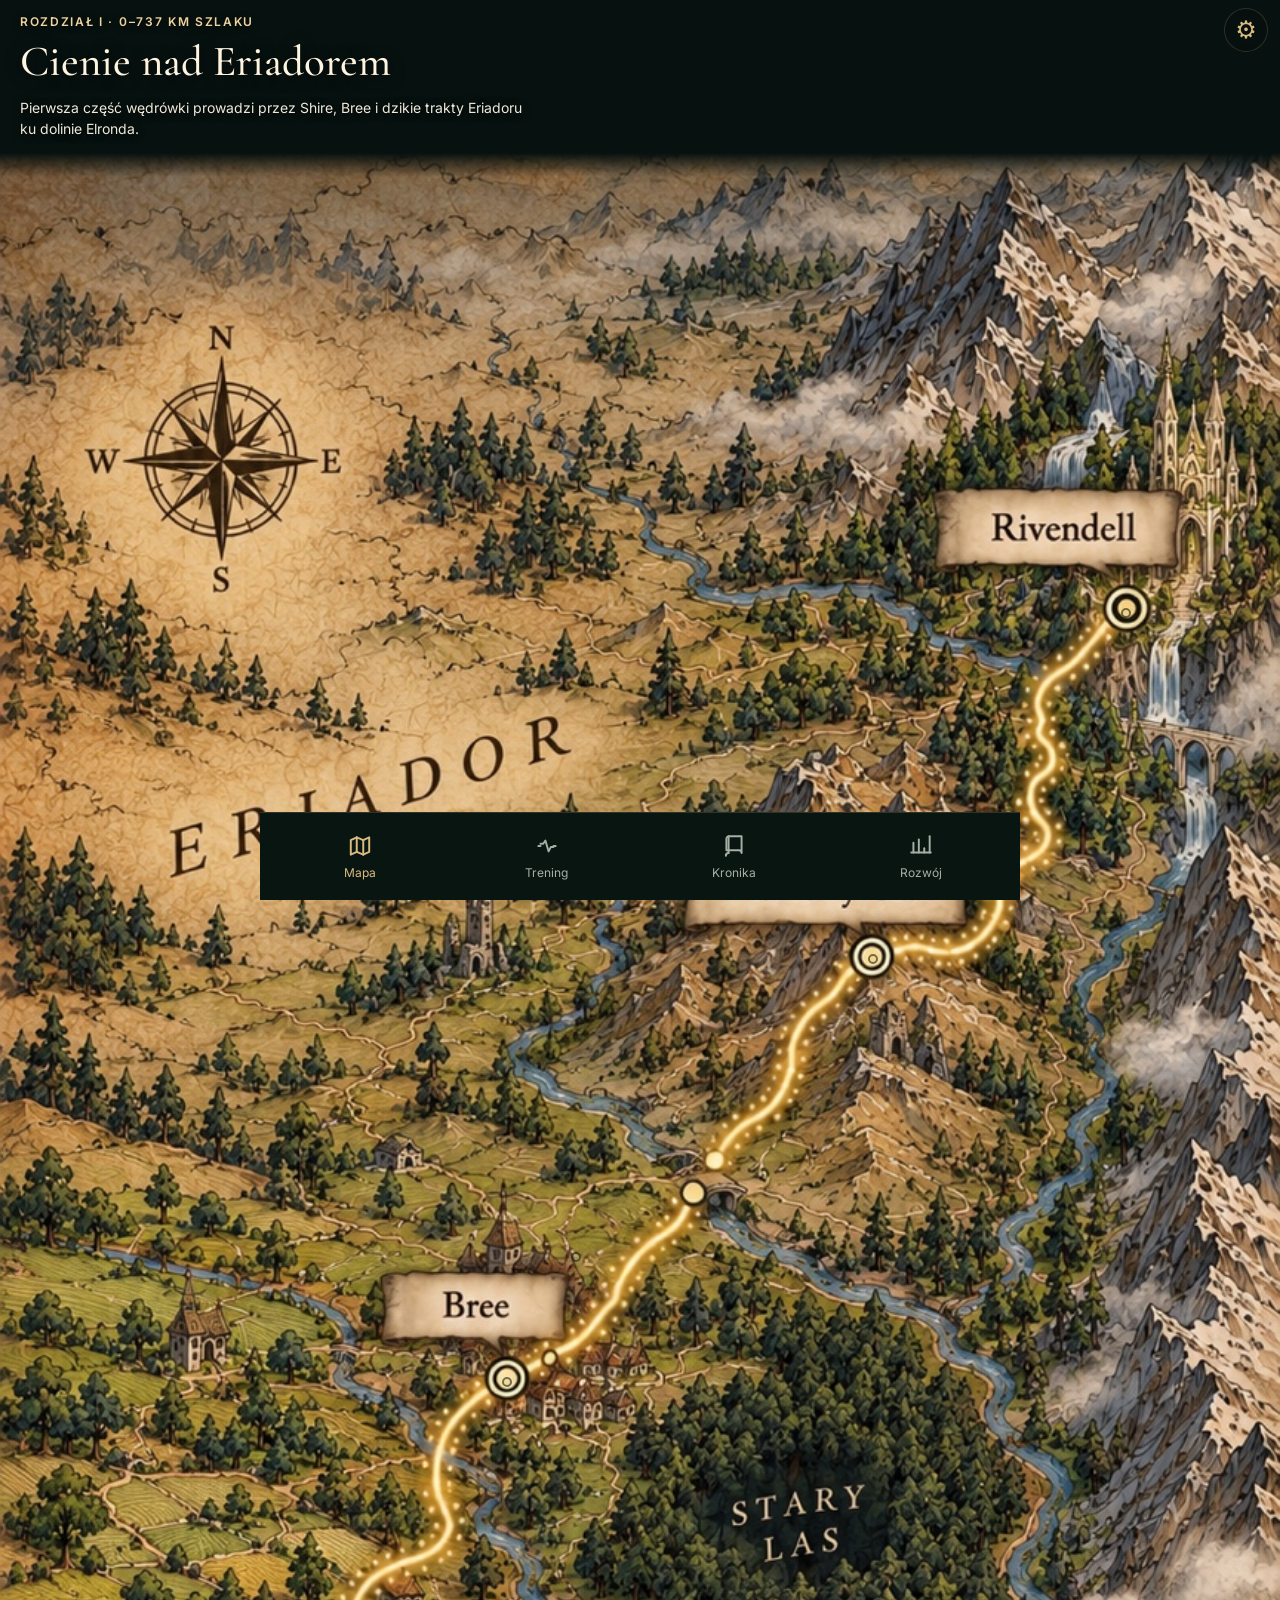
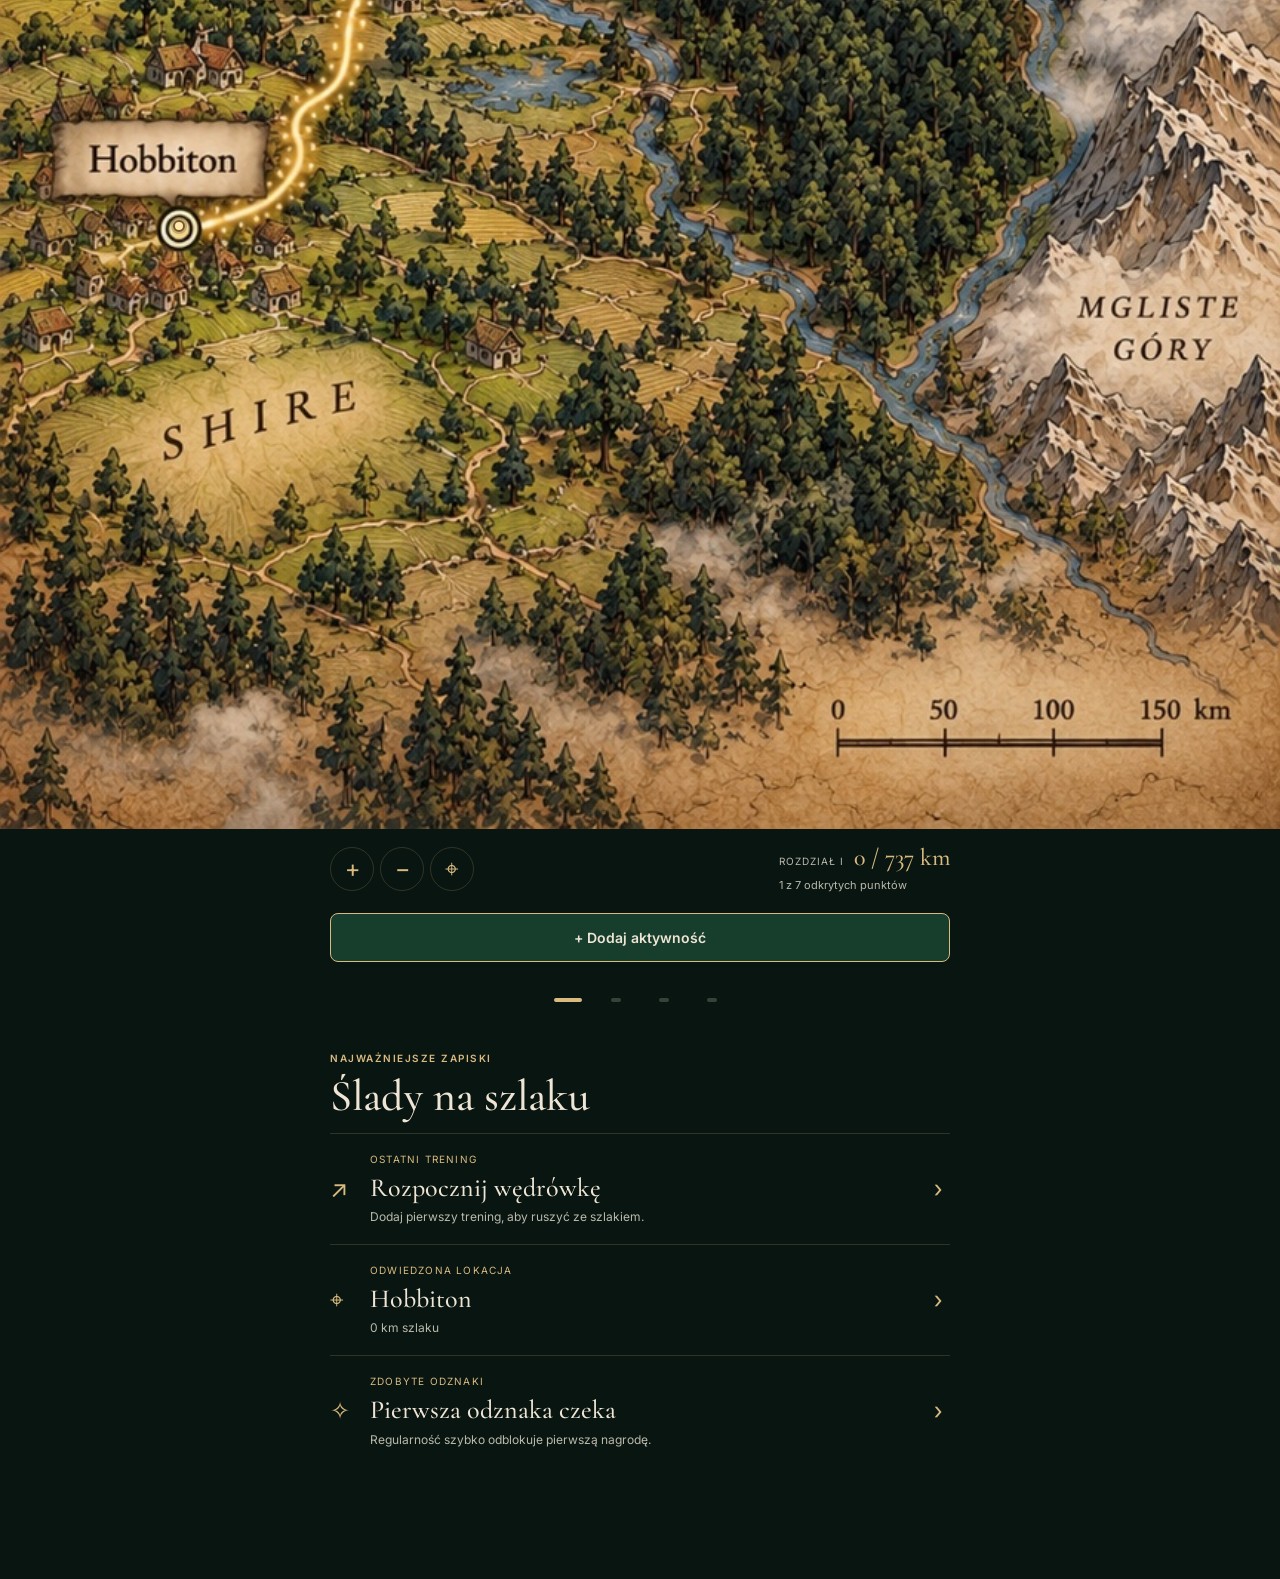
==== index.html @ 9163088e "Improve chronicle images, fitness analytics and map usability" ====
<!doctype html><html lang="pl"><head><meta charset="utf-8"><meta name="viewport" content="width=device-width,initial-scale=1,viewport-fit=cover,interactive-widget=resizes-content"><meta name="theme-color" content="#07110f"><meta name="apple-mobile-web-app-capable" content="yes"><meta name="apple-mobile-web-app-status-bar-style" content="black-translucent"><meta name="apple-mobile-web-app-title" content="Śródziemie"><title>Śródziemie · Droga Pierścienia</title><link rel="manifest" href="./manifest.webmanifest"><link rel="icon" href="./icon.svg" type="image/svg+xml"><link rel="apple-touch-icon" href="./icon-180.png"><link rel="preconnect" href="https://fonts.googleapis.com"><link rel="preconnect" href="https://fonts.gstatic.com" crossorigin><link href="https://fonts.googleapis.com/css2?family=Cormorant+Garamond:wght@400;500;600;700&family=Inter:wght@400;500;600;700&display=swap" rel="stylesheet"><link rel="stylesheet" href="./style.css?v=5.15"></head><body><div class="app"><header class="top"><div><small id="eyebrow">WYPRAWA I • DROGA FRODA</small><h1 id="pageTitle">Droga Pierścienia</h1></div><button class="icon-btn" id="settingsBtn" aria-label="Ustawienia">⚙</button></header><main id="screen"></main><nav class="bottom" aria-label="Nawigacja"><button data-view="map" class="active"><span class="nav-icon" aria-hidden="true"><svg viewBox="0 0 24 24" fill="none" stroke="currentColor" stroke-width="1.8" stroke-linecap="round" stroke-linejoin="round"><path d="M3.5 6.5 9 4l6 2.5L20.5 4v13.5L15 20l-6-2.5L3.5 20V6.5Z"/><path d="M9 4v13.5"/><path d="M15 6.5V20"/></svg></span><em>Mapa</em></button><button data-view="training"><span class="nav-icon" aria-hidden="true"><svg viewBox="0 0 24 24" fill="none" stroke="currentColor" stroke-width="1.8" stroke-linecap="round" stroke-linejoin="round"><path d="M6 10h2.5l2-3 3 10 2-4H18"/><path d="M4 12h2"/><path d="M18 12h2"/></svg></span><em>Trening</em></button><button data-view="chronicle"><span class="nav-icon" aria-hidden="true"><svg viewBox="0 0 24 24" fill="none" stroke="currentColor" stroke-width="1.8" stroke-linecap="round" stroke-linejoin="round"><path d="M5 5.5A2.5 2.5 0 0 1 7.5 3H19v15.5a2.5 2.5 0 0 0-2.5-2.5H5Z"/><path d="M7 3v15.5"/><path d="M7 18.5A2.5 2.5 0 0 0 4.5 21"/></svg></span><em>Kronika</em></button><button data-view="growth"><span class="nav-icon" aria-hidden="true"><svg viewBox="0 0 24 24" fill="none" stroke="currentColor" stroke-width="1.8" stroke-linecap="round" stroke-linejoin="round"><path d="M5 18V9"/><path d="M10 18V6"/><path d="M15 18v-4"/><path d="M20 18V3"/><path d="M3 18h18"/></svg></span><em>Rozwój</em></button></nav></div><div class="overlay" id="overlay" hidden><div class="sheet" id="sheet"></div></div><input id="importFile" type="file" accept="application/json,.json" hidden><script>window.addEventListener('error', function(e){ var target=document.getElementById('screen'); if(target && !target.children.length){ target.innerHTML='<section class="app-error"><h2>Nie udało się otworzyć mapy</h2><p>Nie straciłaś danych treningowych. Poniższy komunikat pomoże nam znaleźć przyczynę:</p><pre id="errorInfo"></pre></section>'; document.getElementById('errorInfo').textContent=String(e.message||'Błąd ładowania'); }});</script><script src="./app.js?v=5.15" defer></script></body></html>
---- style.css ----
:root{--bg:#091511;--text:#eee5d4;--dim:#bab9ab;--gold:#d9bb80;--edge:#d9bb8030;--nav-height:88px;--safe-bottom:env(safe-area-inset-bottom,0px)}
*{box-sizing:border-box}
html,body{margin:0;min-height:100%;background:var(--bg);color:var(--text);font:14px/1.5 Inter,system-ui,sans-serif}
button,input,select,textarea{font:inherit}button{cursor:pointer;color:inherit}button:disabled{cursor:default;opacity:.4}button:focus-visible,a:focus-visible{outline:2px solid var(--gold);outline-offset:4px}
button{-webkit-tap-highlight-color:transparent}img{max-width:100%;height:auto}h1,h2,h3{font-family:'Cormorant Garamond',Georgia,serif;font-weight:500;line-height:1.08;margin:0 0 12px}h2{font-size:clamp(32px,8vw,44px)}h3{font-size:28px}p{margin:0 0 14px}
.app{max-width:760px;min-height:100dvh;margin:auto;padding-bottom:calc(var(--nav-height) + var(--safe-bottom) + 24px)}
.top{display:flex;align-items:center;justify-content:space-between;gap:12px;padding:calc(18px + env(safe-area-inset-top,0px)) 20px 18px}.top small,.eyebrow{font:600 10px/1.6 Inter,system-ui,sans-serif;letter-spacing:.15em;color:var(--gold)}.top h1{font-size:30px;margin:6px 0 0}.icon-btn{flex-shrink:0;width:44px;height:44px;border:1px solid var(--edge);border-radius:50%;background:transparent;color:var(--gold);font-size:24px}
body.view-map .app{max-width:none}
body.view-map .top>div{display:none}
body.view-map .top{position:absolute;z-index:5;right:max(12px,env(safe-area-inset-right,0px));top:calc(8px + env(safe-area-inset-top,0px));padding:0}
body.view-map .top .icon-btn{background:rgba(7,17,15,.45);backdrop-filter:blur(6px);-webkit-backdrop-filter:blur(6px)}
.bottom{position:fixed;z-index:20;left:0;right:0;bottom:0;width:100%;max-width:760px;margin:auto;display:grid;grid-template-columns:repeat(4,minmax(0,1fr));height:calc(var(--nav-height) + var(--safe-bottom));padding:8px max(6px,env(safe-area-inset-left,0px)) calc(8px + var(--safe-bottom)) max(6px,env(safe-area-inset-right,0px));background:#091511;border-top:1px solid var(--edge)}
.bottom button{border:0;background:none;min-width:0;min-height:44px;display:flex;flex-direction:column;align-items:center;justify-content:center;gap:4px;color:#a6afa5}.bottom button.active{color:var(--gold)}.nav-icon{width:28px;height:28px;display:grid;place-items:center}.nav-icon svg{display:block;width:26px;height:26px}.bottom em{font-size:12px;font-style:normal;white-space:nowrap}
.page{padding:12px 20px 0}.section-block{padding-bottom:24px;margin-bottom:24px;border-bottom:1px solid var(--edge)}.section-block:last-child{border:0}.section-header .eyebrow{display:block;margin-bottom:8px}.section-header h2{font-size:clamp(34px,9vw,48px);max-width:15em}.section-lead{font-size:15px;color:var(--dim)}.soft-title{font-size:clamp(28px,7vw,36px)!important}.tag-row{display:flex;flex-wrap:wrap;gap:8px;margin:16px 0}.pill{font-size:12px;color:var(--gold);padding:4px 0;margin-right:12px}.cta-stack{display:grid;gap:10px}.primary,.secondary{min-height:44px;padding:13px 16px;border-radius:12px}.primary{display:block;width:100%;border:0;background:var(--gold);color:#142018;font-weight:600;text-align:center}.secondary{border:1px solid var(--edge);background:transparent;color:var(--gold)}.link-btn{border:0;background:transparent;color:var(--gold);min-height:44px;padding:8px}.panel{margin-bottom:24px}.between,.statsline{display:flex;align-items:center;justify-content:space-between;gap:12px}.mini-title{font-size:26px}.muted,.note,.tiny,.empty{color:var(--dim)}.note,.tiny{font-size:12px}.note{line-height:1.6}.empty{text-align:center;padding:24px 8px}.danger{color:#efb1a3}
.entry,.list-row{padding:18px 0;border-bottom:1px solid var(--edge)}.entry:last-child,.list-row:last-child{border:0}.entry-head{display:flex;align-items:baseline;justify-content:space-between;gap:12px;flex-wrap:wrap}.entry-head>div:first-child{flex:1;min-width:140px}.entry-title{font:500 28px/1.15 'Cormorant Garamond',Georgia,serif}.entry-head>.entry-title{font-size:32px!important;white-space:nowrap}.entry-meta{font-size:12px;color:var(--dim);margin-top:7px}.entry-actions{margin-top:12px}.list-row{display:flex;justify-content:space-between;gap:12px;align-items:center}.list-row strong,.list-row small{display:block}.list-row small{color:var(--dim);font-size:12px}.summary-strip,.mini-grid,.metrics{display:grid;grid-template-columns:repeat(3,minmax(0,1fr));gap:14px;margin-top:16px}.summary-strip .value,.mini-grid b,.metrics strong{display:block;font:500 36px/1.1 'Cormorant Garamond',Georgia,serif;color:var(--gold)}.summary-strip .label,.mini-grid span,.metrics small{display:block;font-size:12px;color:var(--dim);margin-top:6px}.chart{width:100%;height:auto;display:block}.chart text{fill:var(--dim);font-size:10px}.chart .gridline{stroke:var(--edge)}.chart .bar{fill:#85aa94}
/* Header and artwork are separate flow rows. Only the image defines map height. */
.map-shell{width:100%;margin:0;padding:0}
.map-hero{width:100%;background:#07110f}
.map-copy{padding:calc(12px + env(safe-area-inset-top,0px)) max(20px,env(safe-area-inset-left,0px)) 14px max(20px,env(safe-area-inset-right,0px))}.map-copy .eyebrow{padding-right:48px}
.map-copy .eyebrow{display:block;color:#efd29c;font-size:clamp(10px,2.5vw,12px);letter-spacing:.14em;margin-bottom:7px;text-shadow:0 1px 7px rgba(0,0,0,.55)}
.map-copy h2{color:#fff4e0;text-shadow:0 2px 15px rgba(0,0,0,.7);font-size:clamp(31px,7.7vw,43px);line-height:1.08;max-width:13em;margin-bottom:12px}
.map-copy p{color:#f0e9da;text-shadow:0 1px 9px rgba(0,0,0,.75);font-size:clamp(12px,3.05vw,14px);line-height:1.5;max-width:37em;margin:0}
.map-stage{position:relative;width:100%;isolation:isolate;touch-action:pan-y}
.map-art{position:relative;width:100%;transform-origin:center;will-change:transform}
.map-landscape{display:block;width:100%;height:auto}
/* A short fade joins the backgrounds; it never sizes or clips the image.
   It ends before the highest route anchor (5.7% in chapter IV), including at 320px. */
.map-stage::before{content:'';position:absolute;z-index:1;inset:0 0 auto;height:min(4vw,24px);background:linear-gradient(to bottom,#07110f,rgba(7,17,15,0));pointer-events:none}
/* Clip only the deliberate zoom viewport, never the resting illustration. */
.map-stage.is-zoomed{overflow:hidden}
.map-stage.is-zoomed::before{display:none}
.map-controls{display:flex;align-items:center;justify-content:space-between;gap:12px;flex-wrap:wrap;padding:16px 0}.map-tools{display:flex;gap:6px}.map-tools button{width:44px;height:44px;border:1px solid var(--edge);border-radius:50%;background:transparent;color:var(--gold);font-size:24px}.map-bottom-hud{display:grid;gap:4px}.map-bottom-row{display:flex;flex-wrap:wrap;gap:10px;align-items:baseline}.hud-pill{font-size:11px;color:var(--dim)}.hud-pill.main-km{font:500 24px/1.2 'Cormorant Garamond',Georgia,serif;color:var(--gold)}.map-chapter-pill{font-size:10px;letter-spacing:.1em}.chapter-track{display:flex;justify-content:center;gap:4px}.chapter-dot{position:relative;min-width:44px;height:44px;border:0;background:none}.chapter-dot:after{content:'';position:absolute;width:10px;height:4px;border-radius:6px;left:50%;top:50%;transform:translate(-50%,-50%);background:#778476}.chapter-dot.on:after{width:28px;background:var(--gold)}.map-swipe-hint{text-align:center;font-size:12px;color:var(--dim);margin:0 0 20px}.map-lower{padding-top:24px}.map-lower h2{margin-top:6px}.journey-feed-item{width:100%;display:grid;grid-template-columns:28px minmax(0,1fr) 16px;gap:12px;align-items:center;padding:18px 0;border:0;border-top:1px solid var(--edge);background:none;text-align:left}.journey-feed-item small{display:block;color:var(--gold);font-size:10px;letter-spacing:.12em}.journey-feed-item strong{display:block;font:500 26px/1.2 'Cormorant Garamond',Georgia,serif;margin:5px 0}.journey-feed-item span span{display:block;color:var(--dim);font-size:12px}.feed-icon,.feed-arr{font-size:24px;color:var(--gold)}
.map-progress-overlay{position:absolute;inset:0;pointer-events:none}.map-node,.map-traveler{position:absolute;transform:translate(-50%,-50%);border-radius:50%}.map-node{width:44px;height:44px;border:0;background:transparent;pointer-events:auto}.map-node:after{content:'';position:absolute;inset:15px;border:2px solid #1b2a20;border-radius:50%;background:#d9bb8030}.map-node.done:after,.map-node.current:after{background:#f0d396;box-shadow:0 0 0 3px #10241990}.map-node.new:after{animation:nodePulse 1.1s ease-in-out 3}.map-traveler{width:18px;height:18px;pointer-events:none}.map-traveler span{position:absolute;inset:0;border-radius:50%;background:#ffe7ad;border:2px solid #79592a;box-shadow:0 0 0 5px #f1cd8840,0 0 18px #f0ce8880}.map-traveler.is-moving span{animation:travelerGlow .8s ease-in-out infinite alternate}
.illustration{margin-bottom:20px}.illustration img{width:100%;height:auto;display:block}.locked-art{display:grid;place-items:center;min-height:150px}.mystery-symbol{font-size:64px;color:var(--gold)}
/* Chronicle: one continuous atlas, compact summaries and intrinsic-height panels. */
.view-chronicle .top{padding-bottom:8px}.view-chronicle .top h1{font-size:32px}.view-chronicle .top small{display:none}
.chronicle-page{overflow-wrap:anywhere}.chronicle-intro{padding-bottom:24px}.chronicle-intro>p{font-size:13px;color:var(--dim);max-width:36em}
.chronicle-stats{display:grid;grid-template-columns:repeat(3,minmax(0,1fr));gap:10px;margin:18px 0 0;padding:14px 0;border-block:1px solid var(--edge)}.chronicle-stats div{display:flex;flex-direction:column-reverse;gap:4px}.chronicle-stats dt{font-size:10px;color:var(--dim)}.chronicle-stats dd{margin:0;font-size:16px;color:var(--gold);font-variant-numeric:tabular-nums}
.chronicle-page h2{font-size:25px;margin:0 0 12px}.chronicle-atlas{margin-bottom:32px}.chronicle-item{border-bottom:1px solid var(--edge);min-width:0}.chronicle-trigger{width:100%;border:0;border-radius:0;background:none;display:grid;grid-template-columns:minmax(0,1fr) 18px;gap:10px;align-items:center;padding:16px 0;text-align:left;min-height:44px}.milestone-profile .chronicle-trigger{grid-template-columns:minmax(0,1fr) 18px;gap:12px}.profile-preview{display:block;width:100%;height:auto;aspect-ratio:16/9;object-fit:cover;object-position:center;grid-column:1/-1}.profile-summary,.journal-summary{display:block;min-width:0}.chronicle-label{display:block;font-size:10px;line-height:1.6;letter-spacing:.07em;color:var(--gold)}.profile-name{display:block;font:500 25px/1.1 'Cormorant Garamond',Georgia,serif;margin:5px 0 7px}.chronicle-preview{display:-webkit-box;-webkit-box-orient:vertical;-webkit-line-clamp:2;overflow:hidden;font-size:13px;line-height:1.6;color:var(--dim)}.chronicle-chevron{color:var(--gold);transition:transform .25s}.is-open>.chronicle-trigger .chronicle-chevron{transform:rotate(180deg)}
.chronicle-body{display:grid;grid-template-rows:0fr;visibility:hidden;transition:grid-template-rows .25s ease,visibility .25s}.is-open>.chronicle-body{grid-template-rows:1fr;visibility:visible}.chronicle-inner{min-height:0;overflow:hidden}.profile-art{display:block;width:100%;height:auto}.profile-copy{padding:18px 0 22px}.profile-copy h3{font-size:25px;margin-bottom:6px}.profile-copy p{font-size:14px;line-height:1.75}.chronicle-page .chronicle-metadata{font-size:11px;line-height:1.7;color:var(--gold)}.profile-copy .chronicle-significance{font-size:13px;color:var(--dim);margin-bottom:0}.journal-meta{display:flex;flex-wrap:wrap;gap:12px;color:var(--gold);font-size:11px;margin-bottom:6px}.journal-summary strong{display:block;font-size:14px;font-weight:500;margin-bottom:5px}.journal-entry .chronicle-inner>p{font-size:14px;line-height:1.75;white-space:pre-wrap}.journal-entry .chronicle-inner>.chronicle-metadata{font-size:11px}.journal-note{color:var(--dim);font-style:italic}.chronicle-journal{padding-bottom:12px}
@media(max-width:479px){.milestone-profile .chronicle-trigger{grid-template-columns:minmax(0,1fr) 18px;gap:10px}.profile-name{font-size:24px}.chronicle-label{font-size:10px}}
.seal-grid{display:grid;grid-template-columns:repeat(3,minmax(0,1fr));gap:16px 10px;margin-top:18px}.seal-item{padding:0;border:0;background:none}.seal-item small{display:block;font-size:11px;line-height:1.4;margin-top:8px}.seal{width:78px;height:78px;display:grid;place-items:center;margin:auto}.seal img{width:100%;height:100%;object-fit:contain}.seal.locked{filter:grayscale(1);opacity:.35}.seal-big{width:140px;height:140px}.seal span{font:48px Georgia,serif;color:var(--gold)}.seal-sheet{text-align:center}.seal-sheet .eyebrow{display:block;margin:18px 0 8px}
.overlay{position:fixed;inset:0;z-index:60;background:#020806bf;display:flex;justify-content:center;align-items:flex-end}.overlay[hidden]{display:none}.sheet{background:#10221b;width:min(620px,100%);max-height:93dvh;overflow:auto;overscroll-behavior:contain;border-radius:20px 20px 0 0;padding:22px 20px calc(24px + var(--safe-bottom))}.sheet h2{font-size:32px;margin-bottom:20px}.close{float:right;min-width:44px;min-height:44px;border:0;background:none;color:var(--gold);font-size:28px;margin:-10px -10px 0 0}.field{display:grid;gap:7px;margin-bottom:14px}.field label{font-size:12px}.field input,.field select,.field textarea,.segment input,.segment select{background:#091511;color:var(--text);border:1px solid var(--edge);border-radius:8px;padding:11px;min-height:44px;min-width:0;width:100%;font-size:16px;color-scheme:dark}.two{display:grid;grid-template-columns:repeat(2,minmax(0,1fr));gap:10px}.segmented{display:flex;gap:6px;margin:10px 0 16px}.segmented button{flex:1;min-height:44px;border:1px solid var(--edge);border-radius:8px;background:transparent;font-size:12px}.segmented .selected{border-color:var(--gold);color:var(--gold)}.segment{gap:5px}.segment input,.segment select{padding:8px 4px;font-size:14px}.sheet-actions{display:flex;gap:10px;margin-top:18px}.sheet-actions>*{flex:1}.sheet input[type=checkbox]{accent-color:var(--gold)}.toast{position:fixed;z-index:70;bottom:calc(var(--nav-height) + var(--safe-bottom) + 12px);left:50%;transform:translateX(-50%);width:max-content;max-width:90%;padding:12px 18px;border-radius:12px;background:var(--gold);color:#142018;text-align:center;font-size:13px}
.reveal{position:fixed;inset:0;z-index:80;background:#030b08ee;display:grid;place-items:center;overflow:auto;overscroll-behavior:contain;padding:calc(20px + env(safe-area-inset-top,0px)) 16px calc(20px + var(--safe-bottom));opacity:0;transition:opacity .22s}.reveal.in{opacity:1}.reveal-card{width:min(420px,100%);background:#10221b;border-radius:16px;overflow:hidden;transform:translateY(20px) scale(.97);transition:transform .45s cubic-bezier(.2,.9,.3,1.1);margin:auto}.reveal.in .reveal-card{transform:none}.reveal-art{position:relative}.reveal-art img{display:block;width:100%;height:auto}.reveal-seal{position:absolute;right:12px;bottom:-24px}.reveal-seal .seal{width:80px;height:80px}.reveal-body{padding:28px 20px 20px}.reveal-body h2{margin:8px 0 12px}.reveal-body p{font-size:14px;color:var(--dim)}.reveal-sealstage{padding-top:28px}.reveal.in .seal{animation:stamp .65s .15s cubic-bezier(.3,1.4,.5,1) both}.reveal-chapter{margin-bottom:18px;color:var(--gold);font-size:13px}.app-error{padding:24px 20px}.app-error pre{white-space:pre-wrap;overflow-wrap:anywhere}
@keyframes stamp{from{opacity:0;transform:scale(1.5) rotate(-12deg)}to{opacity:1;transform:none}}
@keyframes nodePulse{50%{transform:scale(1.4);box-shadow:0 0 14px #f0d396}}
@keyframes travelerGlow{to{box-shadow:0 0 0 7px #f1cd8850,0 0 25px #f0ce8890}}
@media(min-width:600px){.page{padding-inline:32px}}
@media(max-width:360px){.page{padding-inline:16px}.top{padding-inline:16px}.summary-strip,.mini-grid{gap:10px}.summary-strip .value,.mini-grid b{font-size:30px}}
@media(orientation:landscape) and (max-height:500px){:root{--nav-height:64px}.bottom button{gap:0}.nav-icon{height:24px}.nav-icon svg{height:22px}}
@media(prefers-reduced-motion:reduce){*,*:before,*:after{animation:none!important;transition:none!important;scroll-behavior:auto!important}}

/* Preserve the current route marker appearance. */
.map-node:after{inset:17px;opacity:.62}
.map-traveler{width:12px;height:12px}
.map-traveler span{box-shadow:0 0 0 3px #f1cd8840,0 0 12px #f0ce8880}
.map-shell>.map-controls,.map-shell>.chapter-track,.map-shell>.map-swipe-hint,.map-shell>.map-lower{margin-left:20px;margin-right:20px}
@media(min-width:600px){.map-shell>.map-controls,.map-shell>.chapter-track,.map-shell>.map-swipe-hint,.map-shell>.map-lower{max-width:620px;margin-left:auto;margin-right:auto}}
@media(max-width:360px){.map-copy{padding-left:max(16px,env(safe-area-inset-left,0px));padding-right:max(16px,env(safe-area-inset-right,0px))}.map-shell>.map-controls,.map-shell>.chapter-track,.map-shell>.map-swipe-hint,.map-shell>.map-lower{margin-left:16px;margin-right:16px}}

.milestone-profile.is-open .chronicle-preview{display:none}
.map-add{margin:4px 20px 16px}.map-add .primary{background:#173d2c;border:1px solid var(--gold);color:var(--text);border-radius:8px}
.fitness h2{font-size:32px}.fitness h3{font-size:26px}.fitness .metrics{grid-template-columns:repeat(2,minmax(0,1fr));margin-bottom:20px}.fitness .metrics strong{font-size:28px;overflow-wrap:anywhere}.fitness .metrics small{font-size:11px}.fitness .section-block{margin-bottom:20px;padding-bottom:20px}
.fitness .periods{position:sticky;top:0;background:var(--bg);z-index:2;padding-block:8px}.fitness figure{margin:16px 0}.fitness figcaption{font-size:11px;color:var(--dim)}.fitness .chart{max-height:240px}.fitness select{width:100%;min-height:44px;color:var(--text);background:#10221b;border:1px solid var(--edge);padding:8px;font-size:16px}.fitness .record-list{padding:0;list-style:none}.record-list li{padding:12px 0;border-bottom:1px solid var(--edge)}.record-list b{color:var(--gold)}
.calendar-month{margin:16px 0}.calendar-month h4{margin:0 0 6px;font-size:12px;font-weight:500}.calendar-grid{display:grid;grid-template-columns:repeat(7,minmax(0,1fr));gap:3px;max-width:420px}.calendar-grid span{display:grid;place-items:center;min-height:28px;font-size:11px;color:var(--dim);border-radius:3px}.calendar-grid .active-day{background:#294c36;color:#ffe0a3}.calendar-grid .weekday{font-size:10px}.calendar-grid .future{opacity:.35}
@media(min-width:600px){.map-add{max-width:620px;margin-inline:auto}}
@media(max-width:360px){.map-add{margin-inline:16px}}
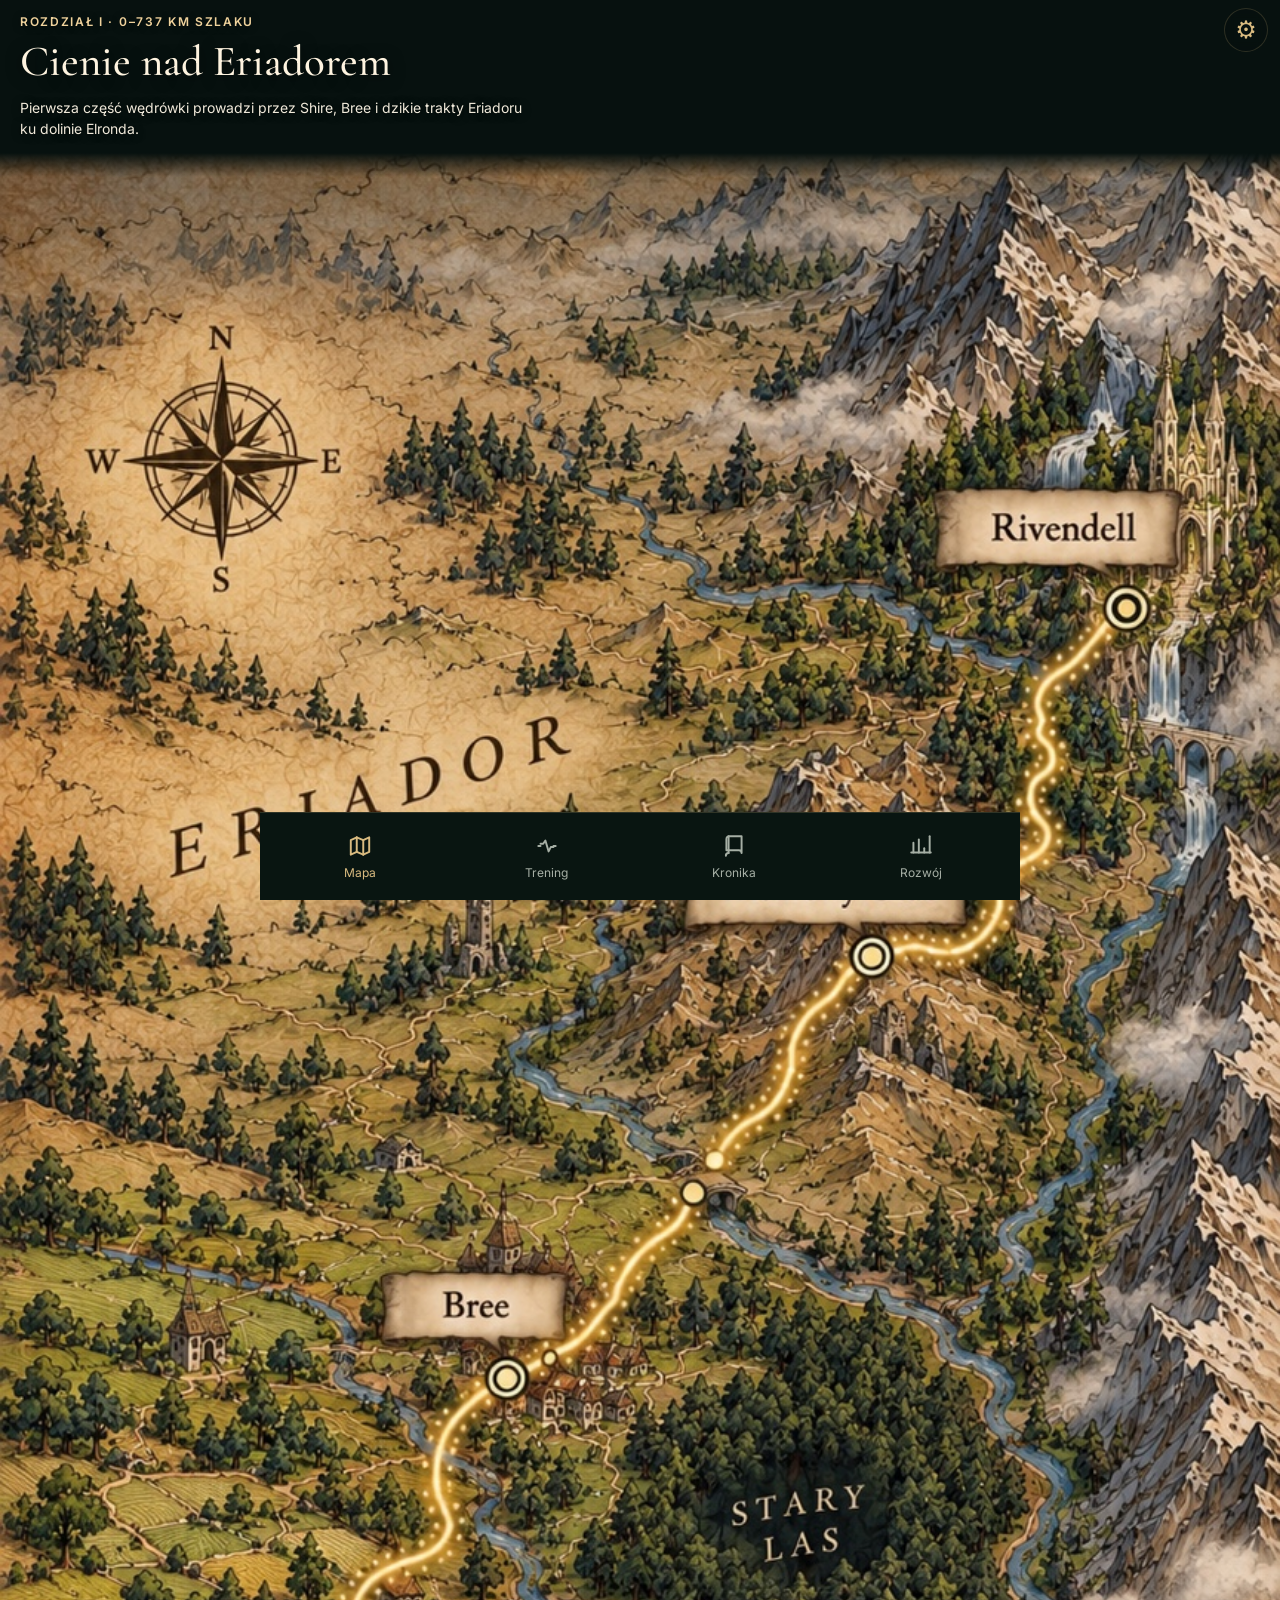
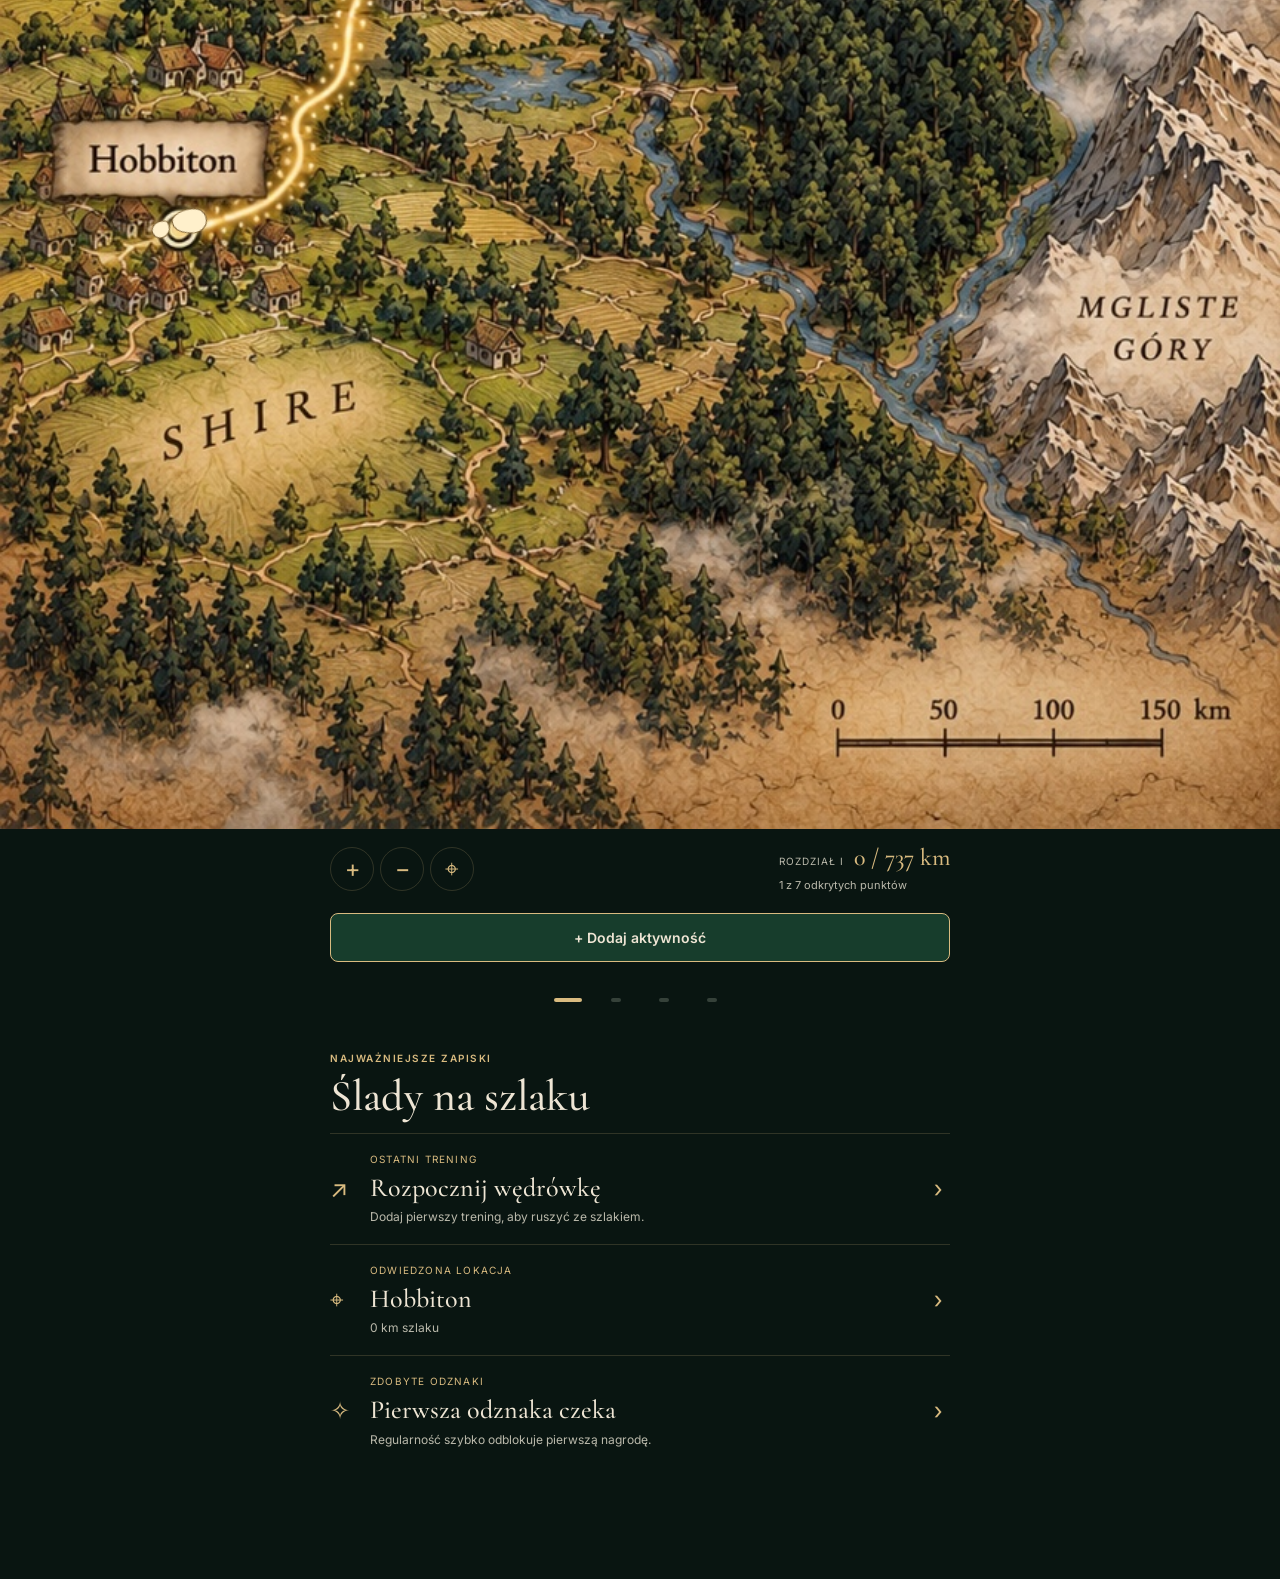
==== commit b2fa35c1: "Improve route progress with footprint trail overlay" ====
--- a/index.html
+++ b/index.html
@@ -1 +1 @@
-<!doctype html><html lang="pl"><head><meta charset="utf-8"><meta name="viewport" content="width=device-width,initial-scale=1,viewport-fit=cover,interactive-widget=resizes-content"><meta name="theme-color" content="#07110f"><meta name="apple-mobile-web-app-capable" content="yes"><meta name="apple-mobile-web-app-status-bar-style" content="black-translucent"><meta name="apple-mobile-web-app-title" content="Śródziemie"><title>Śródziemie · Droga Pierścienia</title><link rel="manifest" href="./manifest.webmanifest"><link rel="icon" href="./icon.svg" type="image/svg+xml"><link rel="apple-touch-icon" href="./icon-180.png"><link rel="preconnect" href="https://fonts.googleapis.com"><link rel="preconnect" href="https://fonts.gstatic.com" crossorigin><link href="https://fonts.googleapis.com/css2?family=Cormorant+Garamond:wght@400;500;600;700&family=Inter:wght@400;500;600;700&display=swap" rel="stylesheet"><link rel="stylesheet" href="./style.css?v=5.15"></head><body><div class="app"><header class="top"><div><small id="eyebrow">WYPRAWA I • DROGA FRODA</small><h1 id="pageTitle">Droga Pierścienia</h1></div><button class="icon-btn" id="settingsBtn" aria-label="Ustawienia">⚙</button></header><main id="screen"></main><nav class="bottom" aria-label="Nawigacja"><button data-view="map" class="active"><span class="nav-icon" aria-hidden="true"><svg viewBox="0 0 24 24" fill="none" stroke="currentColor" stroke-width="1.8" stroke-linecap="round" stroke-linejoin="round"><path d="M3.5 6.5 9 4l6 2.5L20.5 4v13.5L15 20l-6-2.5L3.5 20V6.5Z"/><path d="M9 4v13.5"/><path d="M15 6.5V20"/></svg></span><em>Mapa</em></button><button data-view="training"><span class="nav-icon" aria-hidden="true"><svg viewBox="0 0 24 24" fill="none" stroke="currentColor" stroke-width="1.8" stroke-linecap="round" stroke-linejoin="round"><path d="M6 10h2.5l2-3 3 10 2-4H18"/><path d="M4 12h2"/><path d="M18 12h2"/></svg></span><em>Trening</em></button><button data-view="chronicle"><span class="nav-icon" aria-hidden="true"><svg viewBox="0 0 24 24" fill="none" stroke="currentColor" stroke-width="1.8" stroke-linecap="round" stroke-linejoin="round"><path d="M5 5.5A2.5 2.5 0 0 1 7.5 3H19v15.5a2.5 2.5 0 0 0-2.5-2.5H5Z"/><path d="M7 3v15.5"/><path d="M7 18.5A2.5 2.5 0 0 0 4.5 21"/></svg></span><em>Kronika</em></button><button data-view="growth"><span class="nav-icon" aria-hidden="true"><svg viewBox="0 0 24 24" fill="none" stroke="currentColor" stroke-width="1.8" stroke-linecap="round" stroke-linejoin="round"><path d="M5 18V9"/><path d="M10 18V6"/><path d="M15 18v-4"/><path d="M20 18V3"/><path d="M3 18h18"/></svg></span><em>Rozwój</em></button></nav></div><div class="overlay" id="overlay" hidden><div class="sheet" id="sheet"></div></div><input id="importFile" type="file" accept="application/json,.json" hidden><script>window.addEventListener('error', function(e){ var target=document.getElementById('screen'); if(target && !target.children.length){ target.innerHTML='<section class="app-error"><h2>Nie udało się otworzyć mapy</h2><p>Nie straciłaś danych treningowych. Poniższy komunikat pomoże nam znaleźć przyczynę:</p><pre id="errorInfo"></pre></section>'; document.getElementById('errorInfo').textContent=String(e.message||'Błąd ładowania'); }});</script><script src="./app.js?v=5.15" defer></script></body></html>
+<!doctype html><html lang="pl"><head><meta charset="utf-8"><meta name="viewport" content="width=device-width,initial-scale=1,viewport-fit=cover,interactive-widget=resizes-content"><meta name="theme-color" content="#07110f"><meta name="apple-mobile-web-app-capable" content="yes"><meta name="apple-mobile-web-app-status-bar-style" content="black-translucent"><meta name="apple-mobile-web-app-title" content="Śródziemie"><title>Śródziemie · Droga Pierścienia</title><link rel="manifest" href="./manifest.webmanifest?v=20261022-2"><link rel="icon" href="./icon-192.png?v=20261022-2" type="image/svg+xml"><link rel="apple-touch-icon" href="./icon-180.png?v=20261022-2"><link rel="preconnect" href="https://fonts.googleapis.com"><link rel="preconnect" href="https://fonts.gstatic.com" crossorigin><link href="https://fonts.googleapis.com/css2?family=Cormorant+Garamond:wght@400;500;600;700&family=Inter:wght@400;500;600;700&display=swap" rel="stylesheet"><link rel="stylesheet" href="./style.css?v=20261023-footprints"></head><body><div class="app"><header class="top"><div><small id="eyebrow">WYPRAWA I • DROGA FRODA</small><h1 id="pageTitle">Droga Pierścienia</h1></div><button class="icon-btn" id="settingsBtn" aria-label="Ustawienia">⚙</button></header><main id="screen"></main><nav class="bottom" aria-label="Nawigacja"><button data-view="map" class="active"><span class="nav-icon" aria-hidden="true"><svg viewBox="0 0 24 24" fill="none" stroke="currentColor" stroke-width="1.8" stroke-linecap="round" stroke-linejoin="round"><path d="M3.5 6.5 9 4l6 2.5L20.5 4v13.5L15 20l-6-2.5L3.5 20V6.5Z"/><path d="M9 4v13.5"/><path d="M15 6.5V20"/></svg></span><em>Mapa</em></button><button data-view="training"><span class="nav-icon" aria-hidden="true"><svg viewBox="0 0 24 24" fill="none" stroke="currentColor" stroke-width="1.8" stroke-linecap="round" stroke-linejoin="round"><path d="M6 10h2.5l2-3 3 10 2-4H18"/><path d="M4 12h2"/><path d="M18 12h2"/></svg></span><em>Trening</em></button><button data-view="chronicle"><span class="nav-icon" aria-hidden="true"><svg viewBox="0 0 24 24" fill="none" stroke="currentColor" stroke-width="1.8" stroke-linecap="round" stroke-linejoin="round"><path d="M5 5.5A2.5 2.5 0 0 1 7.5 3H19v15.5a2.5 2.5 0 0 0-2.5-2.5H5Z"/><path d="M7 3v15.5"/><path d="M7 18.5A2.5 2.5 0 0 0 4.5 21"/></svg></span><em>Kronika</em></button><button data-view="growth"><span class="nav-icon" aria-hidden="true"><svg viewBox="0 0 24 24" fill="none" stroke="currentColor" stroke-width="1.8" stroke-linecap="round" stroke-linejoin="round"><path d="M5 18V9"/><path d="M10 18V6"/><path d="M15 18v-4"/><path d="M20 18V3"/><path d="M3 18h18"/></svg></span><em>Rozwój</em></button></nav></div><div class="overlay" id="overlay" hidden><div class="sheet" id="sheet"></div></div><input id="importFile" type="file" accept="application/json,.json" hidden><script>window.addEventListener('error', function(e){ var target=document.getElementById('screen'); if(target && !target.children.length){ target.innerHTML='<section class="app-error"><h2>Nie udało się otworzyć mapy</h2><p>Nie straciłaś danych treningowych. Poniższy komunikat pomoże nam znaleźć przyczynę:</p><pre id="errorInfo"></pre></section>'; document.getElementById('errorInfo').textContent=String(e.message||'Błąd ładowania'); }});</script><script src="./app.js?v=20261023-footprints" defer></script></body></html>
--- a/style.css
+++ b/style.css
@@ -30,7 +30,16 @@
 .map-stage.is-zoomed{overflow:hidden}
 .map-stage.is-zoomed::before{display:none}
 .map-controls{display:flex;align-items:center;justify-content:space-between;gap:12px;flex-wrap:wrap;padding:16px 0}.map-tools{display:flex;gap:6px}.map-tools button{width:44px;height:44px;border:1px solid var(--edge);border-radius:50%;background:transparent;color:var(--gold);font-size:24px}.map-bottom-hud{display:grid;gap:4px}.map-bottom-row{display:flex;flex-wrap:wrap;gap:10px;align-items:baseline}.hud-pill{font-size:11px;color:var(--dim)}.hud-pill.main-km{font:500 24px/1.2 'Cormorant Garamond',Georgia,serif;color:var(--gold)}.map-chapter-pill{font-size:10px;letter-spacing:.1em}.chapter-track{display:flex;justify-content:center;gap:4px}.chapter-dot{position:relative;min-width:44px;height:44px;border:0;background:none}.chapter-dot:after{content:'';position:absolute;width:10px;height:4px;border-radius:6px;left:50%;top:50%;transform:translate(-50%,-50%);background:#778476}.chapter-dot.on:after{width:28px;background:var(--gold)}.map-swipe-hint{text-align:center;font-size:12px;color:var(--dim);margin:0 0 20px}.map-lower{padding-top:24px}.map-lower h2{margin-top:6px}.journey-feed-item{width:100%;display:grid;grid-template-columns:28px minmax(0,1fr) 16px;gap:12px;align-items:center;padding:18px 0;border:0;border-top:1px solid var(--edge);background:none;text-align:left}.journey-feed-item small{display:block;color:var(--gold);font-size:10px;letter-spacing:.12em}.journey-feed-item strong{display:block;font:500 26px/1.2 'Cormorant Garamond',Georgia,serif;margin:5px 0}.journey-feed-item span span{display:block;color:var(--dim);font-size:12px}.feed-icon,.feed-arr{font-size:24px;color:var(--gold)}
-.map-progress-overlay{position:absolute;inset:0;pointer-events:none}.map-node,.map-traveler{position:absolute;transform:translate(-50%,-50%);border-radius:50%}.map-node{width:44px;height:44px;border:0;background:transparent;pointer-events:auto}.map-node:after{content:'';position:absolute;inset:15px;border:2px solid #1b2a20;border-radius:50%;background:#d9bb8030}.map-node.done:after,.map-node.current:after{background:#f0d396;box-shadow:0 0 0 3px #10241990}.map-node.new:after{animation:nodePulse 1.1s ease-in-out 3}.map-traveler{width:18px;height:18px;pointer-events:none}.map-traveler span{position:absolute;inset:0;border-radius:50%;background:#ffe7ad;border:2px solid #79592a;box-shadow:0 0 0 5px #f1cd8840,0 0 18px #f0ce8880}.map-traveler.is-moving span{animation:travelerGlow .8s ease-in-out infinite alternate}
+.map-progress-overlay{position:absolute;inset:0;pointer-events:none}
+.map-node{position:absolute;transform:translate(-50%,-50%);width:44px;height:44px;border:0;border-radius:50%;background:transparent;pointer-events:auto}
+/* Artwork already supplies location circles. Keep their accessible hit targets invisible. */
+.map-node:focus-visible{outline:1px solid #ffe8b5;outline-offset:-10px}
+.map-footprints{position:absolute;inset:0;width:100%;height:100%;overflow:visible;pointer-events:none;fill:#fff0cb}
+.map-footstep{transition:opacity 120ms ease;stroke:#73552e;stroke-width:.65;paint-order:stroke}
+.map-current-footprint{filter:drop-shadow(0 0 3px #efce85b3)}
+.map-current-sole{transform:scale(1.25);transition:transform .3s ease;stroke:#795d32;stroke-width:.65;paint-order:stroke}
+.map-footprints.is-settled .map-current-sole{transform:scale(2.2);animation:footprintSettle .3s ease-out}
+@keyframes footprintSettle{from{transform:scale(1.25)}to{transform:scale(2.2)}}
 .illustration{margin-bottom:20px}.illustration img{width:100%;height:auto;display:block}.locked-art{display:grid;place-items:center;min-height:150px}.mystery-symbol{font-size:64px;color:var(--gold)}
 /* Chronicle: one continuous atlas, compact summaries and intrinsic-height panels. */
 .view-chronicle .top{padding-bottom:8px}.view-chronicle .top h1{font-size:32px}.view-chronicle .top small{display:none}
@@ -43,17 +52,11 @@
 .overlay{position:fixed;inset:0;z-index:60;background:#020806bf;display:flex;justify-content:center;align-items:flex-end}.overlay[hidden]{display:none}.sheet{background:#10221b;width:min(620px,100%);max-height:93dvh;overflow:auto;overscroll-behavior:contain;border-radius:20px 20px 0 0;padding:22px 20px calc(24px + var(--safe-bottom))}.sheet h2{font-size:32px;margin-bottom:20px}.close{float:right;min-width:44px;min-height:44px;border:0;background:none;color:var(--gold);font-size:28px;margin:-10px -10px 0 0}.field{display:grid;gap:7px;margin-bottom:14px}.field label{font-size:12px}.field input,.field select,.field textarea,.segment input,.segment select{background:#091511;color:var(--text);border:1px solid var(--edge);border-radius:8px;padding:11px;min-height:44px;min-width:0;width:100%;font-size:16px;color-scheme:dark}.two{display:grid;grid-template-columns:repeat(2,minmax(0,1fr));gap:10px}.segmented{display:flex;gap:6px;margin:10px 0 16px}.segmented button{flex:1;min-height:44px;border:1px solid var(--edge);border-radius:8px;background:transparent;font-size:12px}.segmented .selected{border-color:var(--gold);color:var(--gold)}.segment{gap:5px}.segment input,.segment select{padding:8px 4px;font-size:14px}.sheet-actions{display:flex;gap:10px;margin-top:18px}.sheet-actions>*{flex:1}.sheet input[type=checkbox]{accent-color:var(--gold)}.toast{position:fixed;z-index:70;bottom:calc(var(--nav-height) + var(--safe-bottom) + 12px);left:50%;transform:translateX(-50%);width:max-content;max-width:90%;padding:12px 18px;border-radius:12px;background:var(--gold);color:#142018;text-align:center;font-size:13px}
 .reveal{position:fixed;inset:0;z-index:80;background:#030b08ee;display:grid;place-items:center;overflow:auto;overscroll-behavior:contain;padding:calc(20px + env(safe-area-inset-top,0px)) 16px calc(20px + var(--safe-bottom));opacity:0;transition:opacity .22s}.reveal.in{opacity:1}.reveal-card{width:min(420px,100%);background:#10221b;border-radius:16px;overflow:hidden;transform:translateY(20px) scale(.97);transition:transform .45s cubic-bezier(.2,.9,.3,1.1);margin:auto}.reveal.in .reveal-card{transform:none}.reveal-art{position:relative}.reveal-art img{display:block;width:100%;height:auto}.reveal-seal{position:absolute;right:12px;bottom:-24px}.reveal-seal .seal{width:80px;height:80px}.reveal-body{padding:28px 20px 20px}.reveal-body h2{margin:8px 0 12px}.reveal-body p{font-size:14px;color:var(--dim)}.reveal-sealstage{padding-top:28px}.reveal.in .seal{animation:stamp .65s .15s cubic-bezier(.3,1.4,.5,1) both}.reveal-chapter{margin-bottom:18px;color:var(--gold);font-size:13px}.app-error{padding:24px 20px}.app-error pre{white-space:pre-wrap;overflow-wrap:anywhere}
 @keyframes stamp{from{opacity:0;transform:scale(1.5) rotate(-12deg)}to{opacity:1;transform:none}}
-@keyframes nodePulse{50%{transform:scale(1.4);box-shadow:0 0 14px #f0d396}}
-@keyframes travelerGlow{to{box-shadow:0 0 0 7px #f1cd8850,0 0 25px #f0ce8890}}
 @media(min-width:600px){.page{padding-inline:32px}}
 @media(max-width:360px){.page{padding-inline:16px}.top{padding-inline:16px}.summary-strip,.mini-grid{gap:10px}.summary-strip .value,.mini-grid b{font-size:30px}}
 @media(orientation:landscape) and (max-height:500px){:root{--nav-height:64px}.bottom button{gap:0}.nav-icon{height:24px}.nav-icon svg{height:22px}}
 @media(prefers-reduced-motion:reduce){*,*:before,*:after{animation:none!important;transition:none!important;scroll-behavior:auto!important}}
 
-/* Preserve the current route marker appearance. */
-.map-node:after{inset:17px;opacity:.62}
-.map-traveler{width:12px;height:12px}
-.map-traveler span{box-shadow:0 0 0 3px #f1cd8840,0 0 12px #f0ce8880}
 .map-shell>.map-controls,.map-shell>.chapter-track,.map-shell>.map-swipe-hint,.map-shell>.map-lower{margin-left:20px;margin-right:20px}
 @media(min-width:600px){.map-shell>.map-controls,.map-shell>.chapter-track,.map-shell>.map-swipe-hint,.map-shell>.map-lower{max-width:620px;margin-left:auto;margin-right:auto}}
 @media(max-width:360px){.map-copy{padding-left:max(16px,env(safe-area-inset-left,0px));padding-right:max(16px,env(safe-area-inset-right,0px))}.map-shell>.map-controls,.map-shell>.chapter-track,.map-shell>.map-swipe-hint,.map-shell>.map-lower{margin-left:16px;margin-right:16px}}
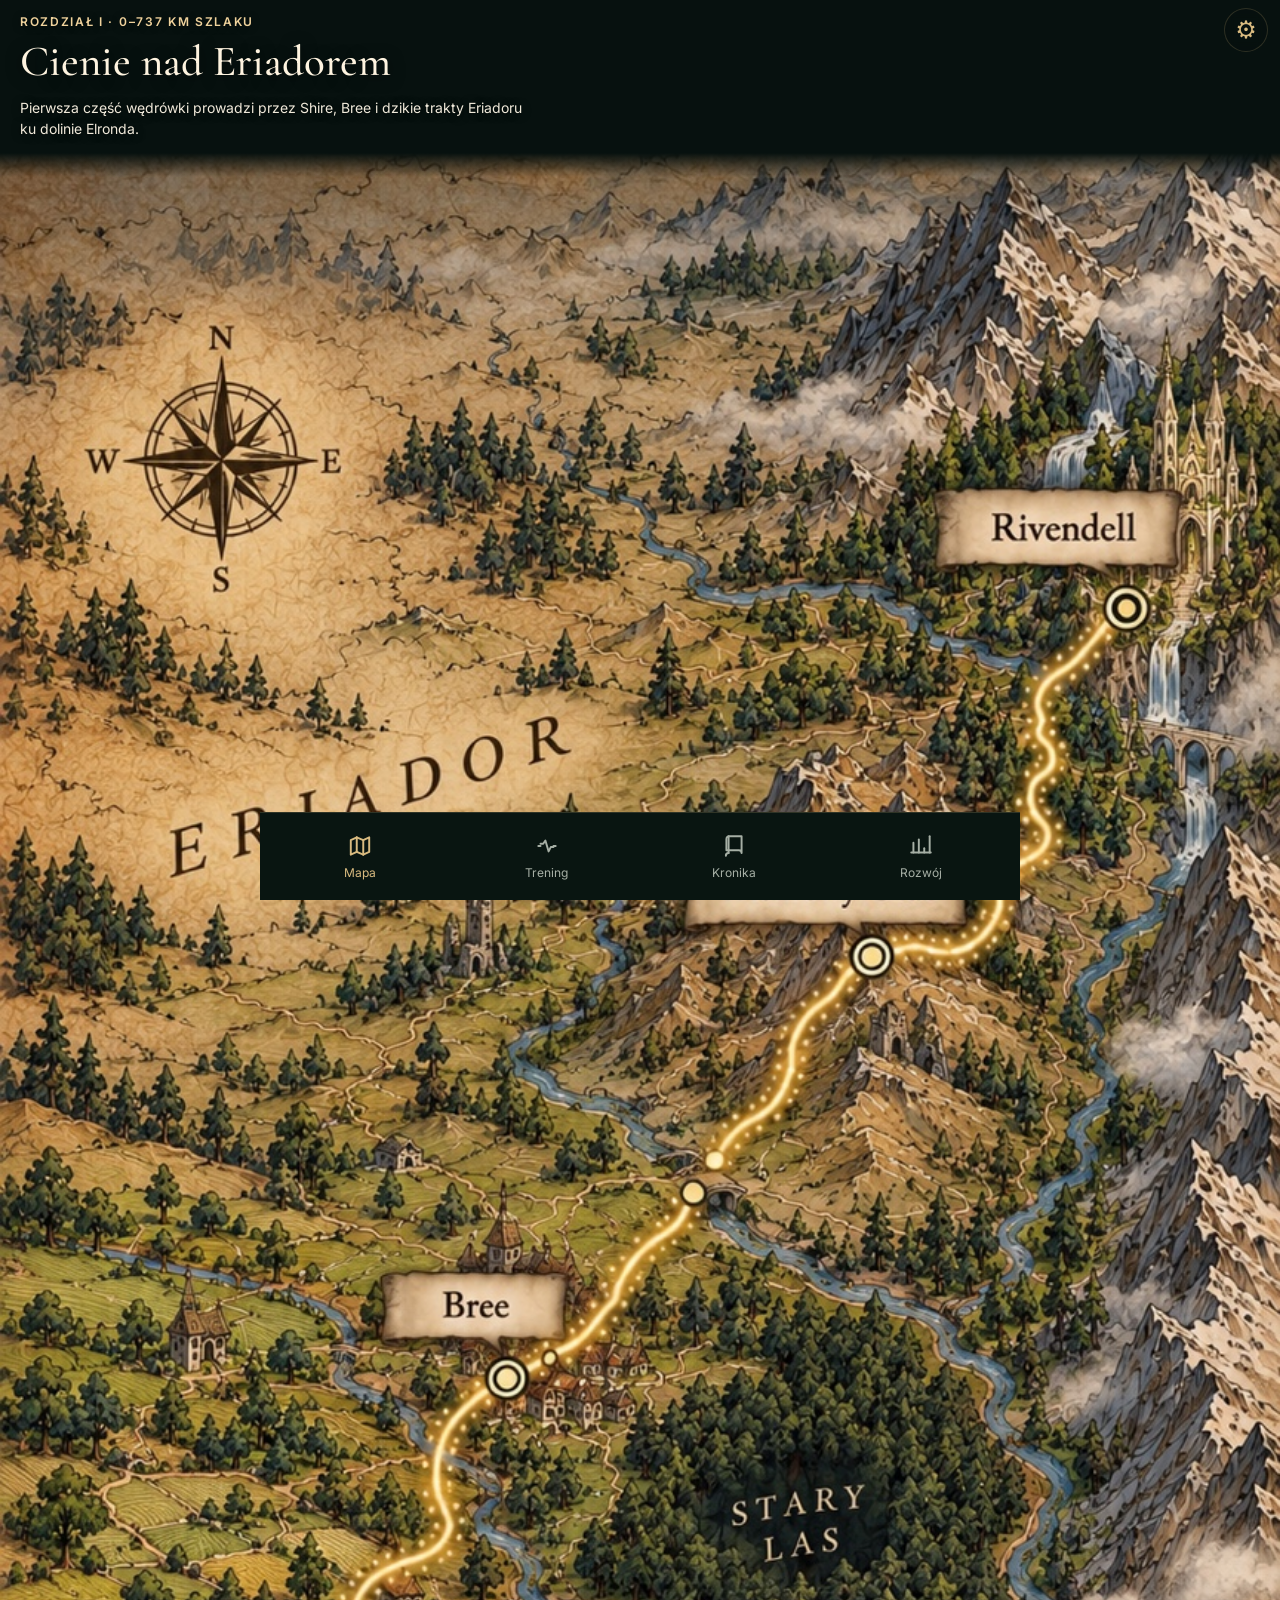
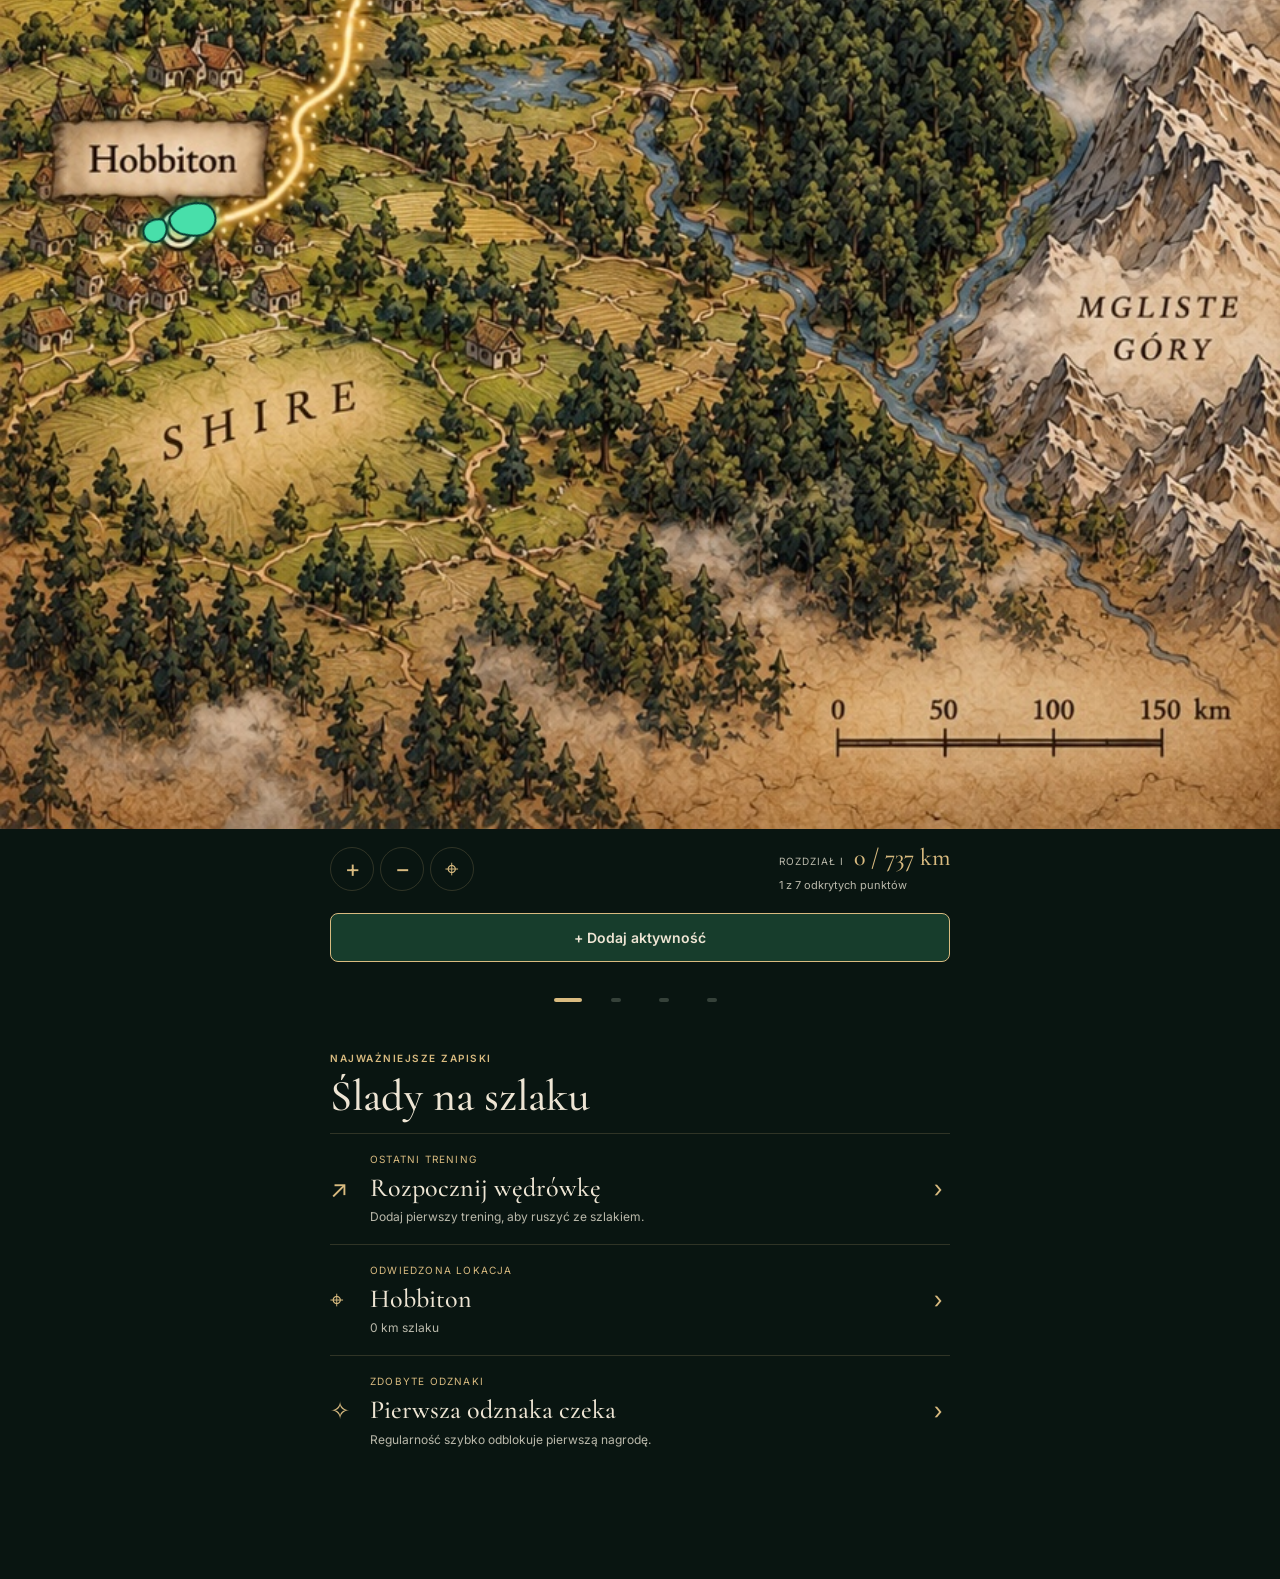
==== commit a834869f: "Refresh footprint assets in Safari" ====
--- a/index.html
+++ b/index.html
@@ -1 +1 @@
-<!doctype html><html lang="pl"><head><meta charset="utf-8"><meta name="viewport" content="width=device-width,initial-scale=1,viewport-fit=cover,interactive-widget=resizes-content"><meta name="theme-color" content="#07110f"><meta name="apple-mobile-web-app-capable" content="yes"><meta name="apple-mobile-web-app-status-bar-style" content="black-translucent"><meta name="apple-mobile-web-app-title" content="Śródziemie"><title>Śródziemie · Droga Pierścienia</title><link rel="manifest" href="./manifest.webmanifest?v=20261022-2"><link rel="icon" href="./icon-192.png?v=20261022-2" type="image/svg+xml"><link rel="apple-touch-icon" href="./icon-180.png?v=20261022-2"><link rel="preconnect" href="https://fonts.googleapis.com"><link rel="preconnect" href="https://fonts.gstatic.com" crossorigin><link href="https://fonts.googleapis.com/css2?family=Cormorant+Garamond:wght@400;500;600;700&family=Inter:wght@400;500;600;700&display=swap" rel="stylesheet"><link rel="stylesheet" href="./style.css?v=20261023-footprints"></head><body><div class="app"><header class="top"><div><small id="eyebrow">WYPRAWA I • DROGA FRODA</small><h1 id="pageTitle">Droga Pierścienia</h1></div><button class="icon-btn" id="settingsBtn" aria-label="Ustawienia">⚙</button></header><main id="screen"></main><nav class="bottom" aria-label="Nawigacja"><button data-view="map" class="active"><span class="nav-icon" aria-hidden="true"><svg viewBox="0 0 24 24" fill="none" stroke="currentColor" stroke-width="1.8" stroke-linecap="round" stroke-linejoin="round"><path d="M3.5 6.5 9 4l6 2.5L20.5 4v13.5L15 20l-6-2.5L3.5 20V6.5Z"/><path d="M9 4v13.5"/><path d="M15 6.5V20"/></svg></span><em>Mapa</em></button><button data-view="training"><span class="nav-icon" aria-hidden="true"><svg viewBox="0 0 24 24" fill="none" stroke="currentColor" stroke-width="1.8" stroke-linecap="round" stroke-linejoin="round"><path d="M6 10h2.5l2-3 3 10 2-4H18"/><path d="M4 12h2"/><path d="M18 12h2"/></svg></span><em>Trening</em></button><button data-view="chronicle"><span class="nav-icon" aria-hidden="true"><svg viewBox="0 0 24 24" fill="none" stroke="currentColor" stroke-width="1.8" stroke-linecap="round" stroke-linejoin="round"><path d="M5 5.5A2.5 2.5 0 0 1 7.5 3H19v15.5a2.5 2.5 0 0 0-2.5-2.5H5Z"/><path d="M7 3v15.5"/><path d="M7 18.5A2.5 2.5 0 0 0 4.5 21"/></svg></span><em>Kronika</em></button><button data-view="growth"><span class="nav-icon" aria-hidden="true"><svg viewBox="0 0 24 24" fill="none" stroke="currentColor" stroke-width="1.8" stroke-linecap="round" stroke-linejoin="round"><path d="M5 18V9"/><path d="M10 18V6"/><path d="M15 18v-4"/><path d="M20 18V3"/><path d="M3 18h18"/></svg></span><em>Rozwój</em></button></nav></div><div class="overlay" id="overlay" hidden><div class="sheet" id="sheet"></div></div><input id="importFile" type="file" accept="application/json,.json" hidden><script>window.addEventListener('error', function(e){ var target=document.getElementById('screen'); if(target && !target.children.length){ target.innerHTML='<section class="app-error"><h2>Nie udało się otworzyć mapy</h2><p>Nie straciłaś danych treningowych. Poniższy komunikat pomoże nam znaleźć przyczynę:</p><pre id="errorInfo"></pre></section>'; document.getElementById('errorInfo').textContent=String(e.message||'Błąd ładowania'); }});</script><script src="./app.js?v=20261023-footprints" defer></script></body></html>
+<!doctype html><html lang="pl"><head><meta charset="utf-8"><meta name="viewport" content="width=device-width,initial-scale=1,viewport-fit=cover,interactive-widget=resizes-content"><meta name="theme-color" content="#07110f"><meta name="apple-mobile-web-app-capable" content="yes"><meta name="apple-mobile-web-app-status-bar-style" content="black-translucent"><meta name="apple-mobile-web-app-title" content="Śródziemie"><title>Śródziemie · Droga Pierścienia</title><link rel="manifest" href="./manifest.webmanifest?v=20261022-2"><link rel="icon" href="./icon-192.png?v=20261022-2" type="image/svg+xml"><link rel="apple-touch-icon" href="./icon-180.png?v=20261022-2"><link rel="preconnect" href="https://fonts.googleapis.com"><link rel="preconnect" href="https://fonts.gstatic.com" crossorigin><link href="https://fonts.googleapis.com/css2?family=Cormorant+Garamond:wght@400;500;600;700&family=Inter:wght@400;500;600;700&display=swap" rel="stylesheet"><link rel="stylesheet" href="./style.css?v=20261023-emerald"></head><body><div class="app"><header class="top"><div><small id="eyebrow">WYPRAWA I • DROGA FRODA</small><h1 id="pageTitle">Droga Pierścienia</h1></div><button class="icon-btn" id="settingsBtn" aria-label="Ustawienia">⚙</button></header><main id="screen"></main><nav class="bottom" aria-label="Nawigacja"><button data-view="map" class="active"><span class="nav-icon" aria-hidden="true"><svg viewBox="0 0 24 24" fill="none" stroke="currentColor" stroke-width="1.8" stroke-linecap="round" stroke-linejoin="round"><path d="M3.5 6.5 9 4l6 2.5L20.5 4v13.5L15 20l-6-2.5L3.5 20V6.5Z"/><path d="M9 4v13.5"/><path d="M15 6.5V20"/></svg></span><em>Mapa</em></button><button data-view="training"><span class="nav-icon" aria-hidden="true"><svg viewBox="0 0 24 24" fill="none" stroke="currentColor" stroke-width="1.8" stroke-linecap="round" stroke-linejoin="round"><path d="M6 10h2.5l2-3 3 10 2-4H18"/><path d="M4 12h2"/><path d="M18 12h2"/></svg></span><em>Trening</em></button><button data-view="chronicle"><span class="nav-icon" aria-hidden="true"><svg viewBox="0 0 24 24" fill="none" stroke="currentColor" stroke-width="1.8" stroke-linecap="round" stroke-linejoin="round"><path d="M5 5.5A2.5 2.5 0 0 1 7.5 3H19v15.5a2.5 2.5 0 0 0-2.5-2.5H5Z"/><path d="M7 3v15.5"/><path d="M7 18.5A2.5 2.5 0 0 0 4.5 21"/></svg></span><em>Kronika</em></button><button data-view="growth"><span class="nav-icon" aria-hidden="true"><svg viewBox="0 0 24 24" fill="none" stroke="currentColor" stroke-width="1.8" stroke-linecap="round" stroke-linejoin="round"><path d="M5 18V9"/><path d="M10 18V6"/><path d="M15 18v-4"/><path d="M20 18V3"/><path d="M3 18h18"/></svg></span><em>Rozwój</em></button></nav></div><div class="overlay" id="overlay" hidden><div class="sheet" id="sheet"></div></div><input id="importFile" type="file" accept="application/json,.json" hidden><script>window.addEventListener('error', function(e){ var target=document.getElementById('screen'); if(target && !target.children.length){ target.innerHTML='<section class="app-error"><h2>Nie udało się otworzyć mapy</h2><p>Nie straciłaś danych treningowych. Poniższy komunikat pomoże nam znaleźć przyczynę:</p><pre id="errorInfo"></pre></section>'; document.getElementById('errorInfo').textContent=String(e.message||'Błąd ładowania'); }});</script><script src="./app.js?v=20261023-emerald" defer></script></body></html>
--- a/style.css
+++ b/style.css
@@ -34,12 +34,12 @@
 .map-node{position:absolute;transform:translate(-50%,-50%);width:44px;height:44px;border:0;border-radius:50%;background:transparent;pointer-events:auto}
 /* Artwork already supplies location circles. Keep their accessible hit targets invisible. */
 .map-node:focus-visible{outline:1px solid #ffe8b5;outline-offset:-10px}
-.map-footprints{position:absolute;inset:0;width:100%;height:100%;overflow:visible;pointer-events:none;fill:#fff0cb}
-.map-footstep{transition:opacity 120ms ease;stroke:#73552e;stroke-width:.65;paint-order:stroke}
-.map-current-footprint{filter:drop-shadow(0 0 3px #efce85b3)}
-.map-current-sole{transform:scale(1.25);transition:transform .3s ease;stroke:#795d32;stroke-width:.65;paint-order:stroke}
-.map-footprints.is-settled .map-current-sole{transform:scale(2.2);animation:footprintSettle .3s ease-out}
-@keyframes footprintSettle{from{transform:scale(1.25)}to{transform:scale(2.2)}}
+.map-footprints{position:absolute;inset:0;width:100%;height:100%;overflow:visible;pointer-events:none;fill:#19a77b}
+.map-footstep{transition:opacity 120ms ease;stroke:#073b30;stroke-width:1.15;paint-order:stroke}
+.map-current-footprint{fill:#48dfaa;stroke:#073b30;stroke-width:1.15;filter:drop-shadow(0 0 4px #21c992b3)}
+.map-current-sole{transform:scale(1.2);transition:transform .3s ease;paint-order:stroke}
+.map-footprints.is-settled .map-current-sole{transform:scale(1.8);animation:footprintSettle .3s ease-out}
+@keyframes footprintSettle{from{transform:scale(1.2)}to{transform:scale(1.8)}}
 .illustration{margin-bottom:20px}.illustration img{width:100%;height:auto;display:block}.locked-art{display:grid;place-items:center;min-height:150px}.mystery-symbol{font-size:64px;color:var(--gold)}
 /* Chronicle: one continuous atlas, compact summaries and intrinsic-height panels. */
 .view-chronicle .top{padding-bottom:8px}.view-chronicle .top h1{font-size:32px}.view-chronicle .top small{display:none}
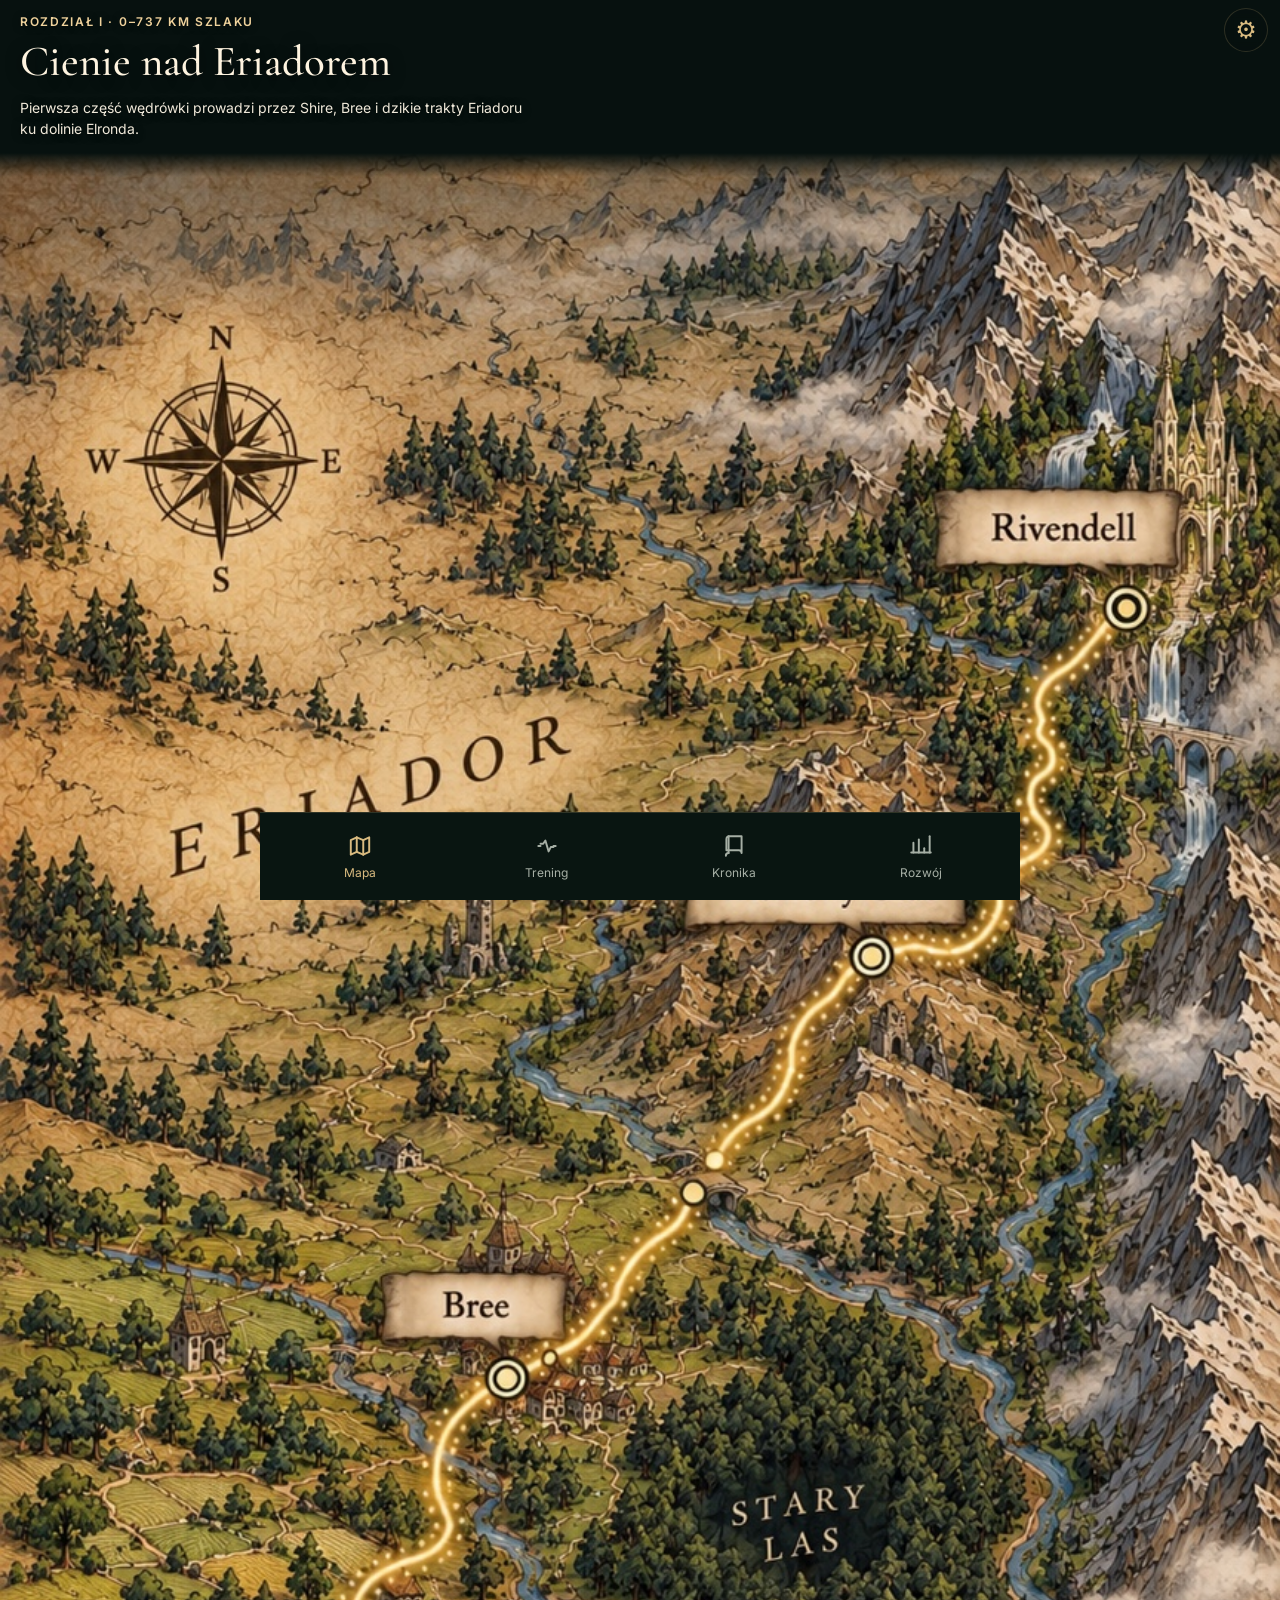
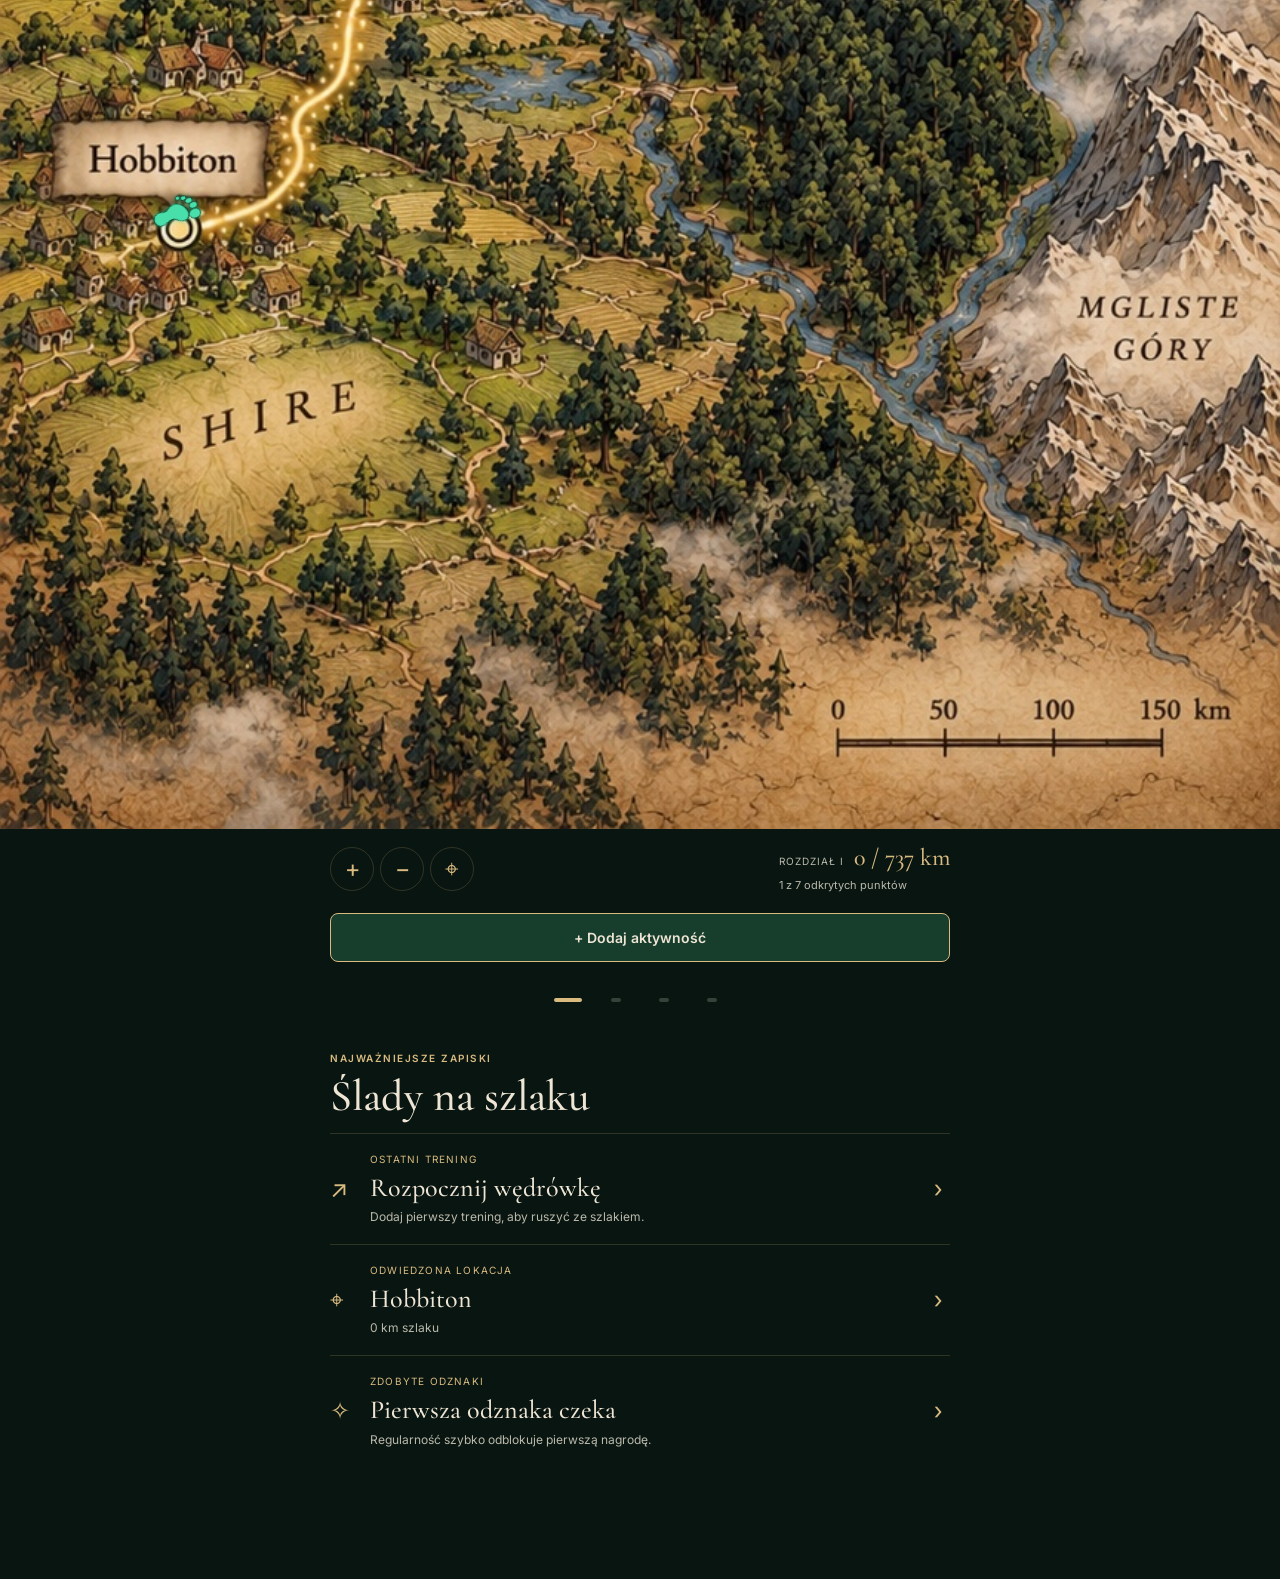
==== commit 48870e15: "Refine route footprints into alternating footsteps" ====
--- a/index.html
+++ b/index.html
@@ -1 +1 @@
-<!doctype html><html lang="pl"><head><meta charset="utf-8"><meta name="viewport" content="width=device-width,initial-scale=1,viewport-fit=cover,interactive-widget=resizes-content"><meta name="theme-color" content="#07110f"><meta name="apple-mobile-web-app-capable" content="yes"><meta name="apple-mobile-web-app-status-bar-style" content="black-translucent"><meta name="apple-mobile-web-app-title" content="Śródziemie"><title>Śródziemie · Droga Pierścienia</title><link rel="manifest" href="./manifest.webmanifest?v=20261022-2"><link rel="icon" href="./icon-192.png?v=20261022-2" type="image/svg+xml"><link rel="apple-touch-icon" href="./icon-180.png?v=20261022-2"><link rel="preconnect" href="https://fonts.googleapis.com"><link rel="preconnect" href="https://fonts.gstatic.com" crossorigin><link href="https://fonts.googleapis.com/css2?family=Cormorant+Garamond:wght@400;500;600;700&family=Inter:wght@400;500;600;700&display=swap" rel="stylesheet"><link rel="stylesheet" href="./style.css?v=20261023-emerald"></head><body><div class="app"><header class="top"><div><small id="eyebrow">WYPRAWA I • DROGA FRODA</small><h1 id="pageTitle">Droga Pierścienia</h1></div><button class="icon-btn" id="settingsBtn" aria-label="Ustawienia">⚙</button></header><main id="screen"></main><nav class="bottom" aria-label="Nawigacja"><button data-view="map" class="active"><span class="nav-icon" aria-hidden="true"><svg viewBox="0 0 24 24" fill="none" stroke="currentColor" stroke-width="1.8" stroke-linecap="round" stroke-linejoin="round"><path d="M3.5 6.5 9 4l6 2.5L20.5 4v13.5L15 20l-6-2.5L3.5 20V6.5Z"/><path d="M9 4v13.5"/><path d="M15 6.5V20"/></svg></span><em>Mapa</em></button><button data-view="training"><span class="nav-icon" aria-hidden="true"><svg viewBox="0 0 24 24" fill="none" stroke="currentColor" stroke-width="1.8" stroke-linecap="round" stroke-linejoin="round"><path d="M6 10h2.5l2-3 3 10 2-4H18"/><path d="M4 12h2"/><path d="M18 12h2"/></svg></span><em>Trening</em></button><button data-view="chronicle"><span class="nav-icon" aria-hidden="true"><svg viewBox="0 0 24 24" fill="none" stroke="currentColor" stroke-width="1.8" stroke-linecap="round" stroke-linejoin="round"><path d="M5 5.5A2.5 2.5 0 0 1 7.5 3H19v15.5a2.5 2.5 0 0 0-2.5-2.5H5Z"/><path d="M7 3v15.5"/><path d="M7 18.5A2.5 2.5 0 0 0 4.5 21"/></svg></span><em>Kronika</em></button><button data-view="growth"><span class="nav-icon" aria-hidden="true"><svg viewBox="0 0 24 24" fill="none" stroke="currentColor" stroke-width="1.8" stroke-linecap="round" stroke-linejoin="round"><path d="M5 18V9"/><path d="M10 18V6"/><path d="M15 18v-4"/><path d="M20 18V3"/><path d="M3 18h18"/></svg></span><em>Rozwój</em></button></nav></div><div class="overlay" id="overlay" hidden><div class="sheet" id="sheet"></div></div><input id="importFile" type="file" accept="application/json,.json" hidden><script>window.addEventListener('error', function(e){ var target=document.getElementById('screen'); if(target && !target.children.length){ target.innerHTML='<section class="app-error"><h2>Nie udało się otworzyć mapy</h2><p>Nie straciłaś danych treningowych. Poniższy komunikat pomoże nam znaleźć przyczynę:</p><pre id="errorInfo"></pre></section>'; document.getElementById('errorInfo').textContent=String(e.message||'Błąd ładowania'); }});</script><script src="./app.js?v=20261023-emerald" defer></script></body></html>
+<!doctype html><html lang="pl"><head><meta charset="utf-8"><meta name="viewport" content="width=device-width,initial-scale=1,viewport-fit=cover,interactive-widget=resizes-content"><meta name="theme-color" content="#07110f"><meta name="apple-mobile-web-app-capable" content="yes"><meta name="apple-mobile-web-app-status-bar-style" content="black-translucent"><meta name="apple-mobile-web-app-title" content="Śródziemie"><title>Śródziemie · Droga Pierścienia</title><link rel="manifest" href="./manifest.webmanifest?v=20261022-2"><link rel="icon" href="./icon-192.png?v=20261022-2" type="image/svg+xml"><link rel="apple-touch-icon" href="./icon-180.png?v=20261022-2"><link rel="preconnect" href="https://fonts.googleapis.com"><link rel="preconnect" href="https://fonts.gstatic.com" crossorigin><link href="https://fonts.googleapis.com/css2?family=Cormorant+Garamond:wght@400;500;600;700&family=Inter:wght@400;500;600;700&display=swap" rel="stylesheet"><link rel="stylesheet" href="./style.css?v=20261023-footsteps"></head><body><div class="app"><header class="top"><div><small id="eyebrow">WYPRAWA I • DROGA FRODA</small><h1 id="pageTitle">Droga Pierścienia</h1></div><button class="icon-btn" id="settingsBtn" aria-label="Ustawienia">⚙</button></header><main id="screen"></main><nav class="bottom" aria-label="Nawigacja"><button data-view="map" class="active"><span class="nav-icon" aria-hidden="true"><svg viewBox="0 0 24 24" fill="none" stroke="currentColor" stroke-width="1.8" stroke-linecap="round" stroke-linejoin="round"><path d="M3.5 6.5 9 4l6 2.5L20.5 4v13.5L15 20l-6-2.5L3.5 20V6.5Z"/><path d="M9 4v13.5"/><path d="M15 6.5V20"/></svg></span><em>Mapa</em></button><button data-view="training"><span class="nav-icon" aria-hidden="true"><svg viewBox="0 0 24 24" fill="none" stroke="currentColor" stroke-width="1.8" stroke-linecap="round" stroke-linejoin="round"><path d="M6 10h2.5l2-3 3 10 2-4H18"/><path d="M4 12h2"/><path d="M18 12h2"/></svg></span><em>Trening</em></button><button data-view="chronicle"><span class="nav-icon" aria-hidden="true"><svg viewBox="0 0 24 24" fill="none" stroke="currentColor" stroke-width="1.8" stroke-linecap="round" stroke-linejoin="round"><path d="M5 5.5A2.5 2.5 0 0 1 7.5 3H19v15.5a2.5 2.5 0 0 0-2.5-2.5H5Z"/><path d="M7 3v15.5"/><path d="M7 18.5A2.5 2.5 0 0 0 4.5 21"/></svg></span><em>Kronika</em></button><button data-view="growth"><span class="nav-icon" aria-hidden="true"><svg viewBox="0 0 24 24" fill="none" stroke="currentColor" stroke-width="1.8" stroke-linecap="round" stroke-linejoin="round"><path d="M5 18V9"/><path d="M10 18V6"/><path d="M15 18v-4"/><path d="M20 18V3"/><path d="M3 18h18"/></svg></span><em>Rozwój</em></button></nav></div><div class="overlay" id="overlay" hidden><div class="sheet" id="sheet"></div></div><input id="importFile" type="file" accept="application/json,.json" hidden><script>window.addEventListener('error', function(e){ var target=document.getElementById('screen'); if(target && !target.children.length){ target.innerHTML='<section class="app-error"><h2>Nie udało się otworzyć mapy</h2><p>Nie straciłaś danych treningowych. Poniższy komunikat pomoże nam znaleźć przyczynę:</p><pre id="errorInfo"></pre></section>'; document.getElementById('errorInfo').textContent=String(e.message||'Błąd ładowania'); }});</script><script src="./app.js?v=20261023-footsteps" defer></script></body></html>
--- a/style.css
+++ b/style.css
@@ -35,11 +35,11 @@
 /* Artwork already supplies location circles. Keep their accessible hit targets invisible. */
 .map-node:focus-visible{outline:1px solid #ffe8b5;outline-offset:-10px}
 .map-footprints{position:absolute;inset:0;width:100%;height:100%;overflow:visible;pointer-events:none;fill:#19a77b}
-.map-footstep{transition:opacity 120ms ease;stroke:#073b30;stroke-width:1.15;paint-order:stroke}
-.map-current-footprint{fill:#48dfaa;stroke:#073b30;stroke-width:1.15;filter:drop-shadow(0 0 4px #21c992b3)}
-.map-current-sole{transform:scale(1.2);transition:transform .3s ease;paint-order:stroke}
-.map-footprints.is-settled .map-current-sole{transform:scale(1.8);animation:footprintSettle .3s ease-out}
-@keyframes footprintSettle{from{transform:scale(1.2)}to{transform:scale(1.8)}}
+.map-footstep{transition:opacity 120ms ease;stroke:#073b30;stroke-width:.7;paint-order:stroke}
+.map-current-footprint{fill:#48dfaa;stroke:#073b30;stroke-width:.7;filter:drop-shadow(0 0 2px #21c99299)}
+.map-current-sole{transform:scale(1.1);transition:transform .3s ease;paint-order:stroke}
+.map-footprints.is-settled .map-current-sole{transform:scale(1.3);animation:footprintSettle .3s ease-out}
+@keyframes footprintSettle{from{transform:scale(1.1)}to{transform:scale(1.3)}}
 .illustration{margin-bottom:20px}.illustration img{width:100%;height:auto;display:block}.locked-art{display:grid;place-items:center;min-height:150px}.mystery-symbol{font-size:64px;color:var(--gold)}
 /* Chronicle: one continuous atlas, compact summaries and intrinsic-height panels. */
 .view-chronicle .top{padding-bottom:8px}.view-chronicle .top h1{font-size:32px}.view-chronicle .top small{display:none}
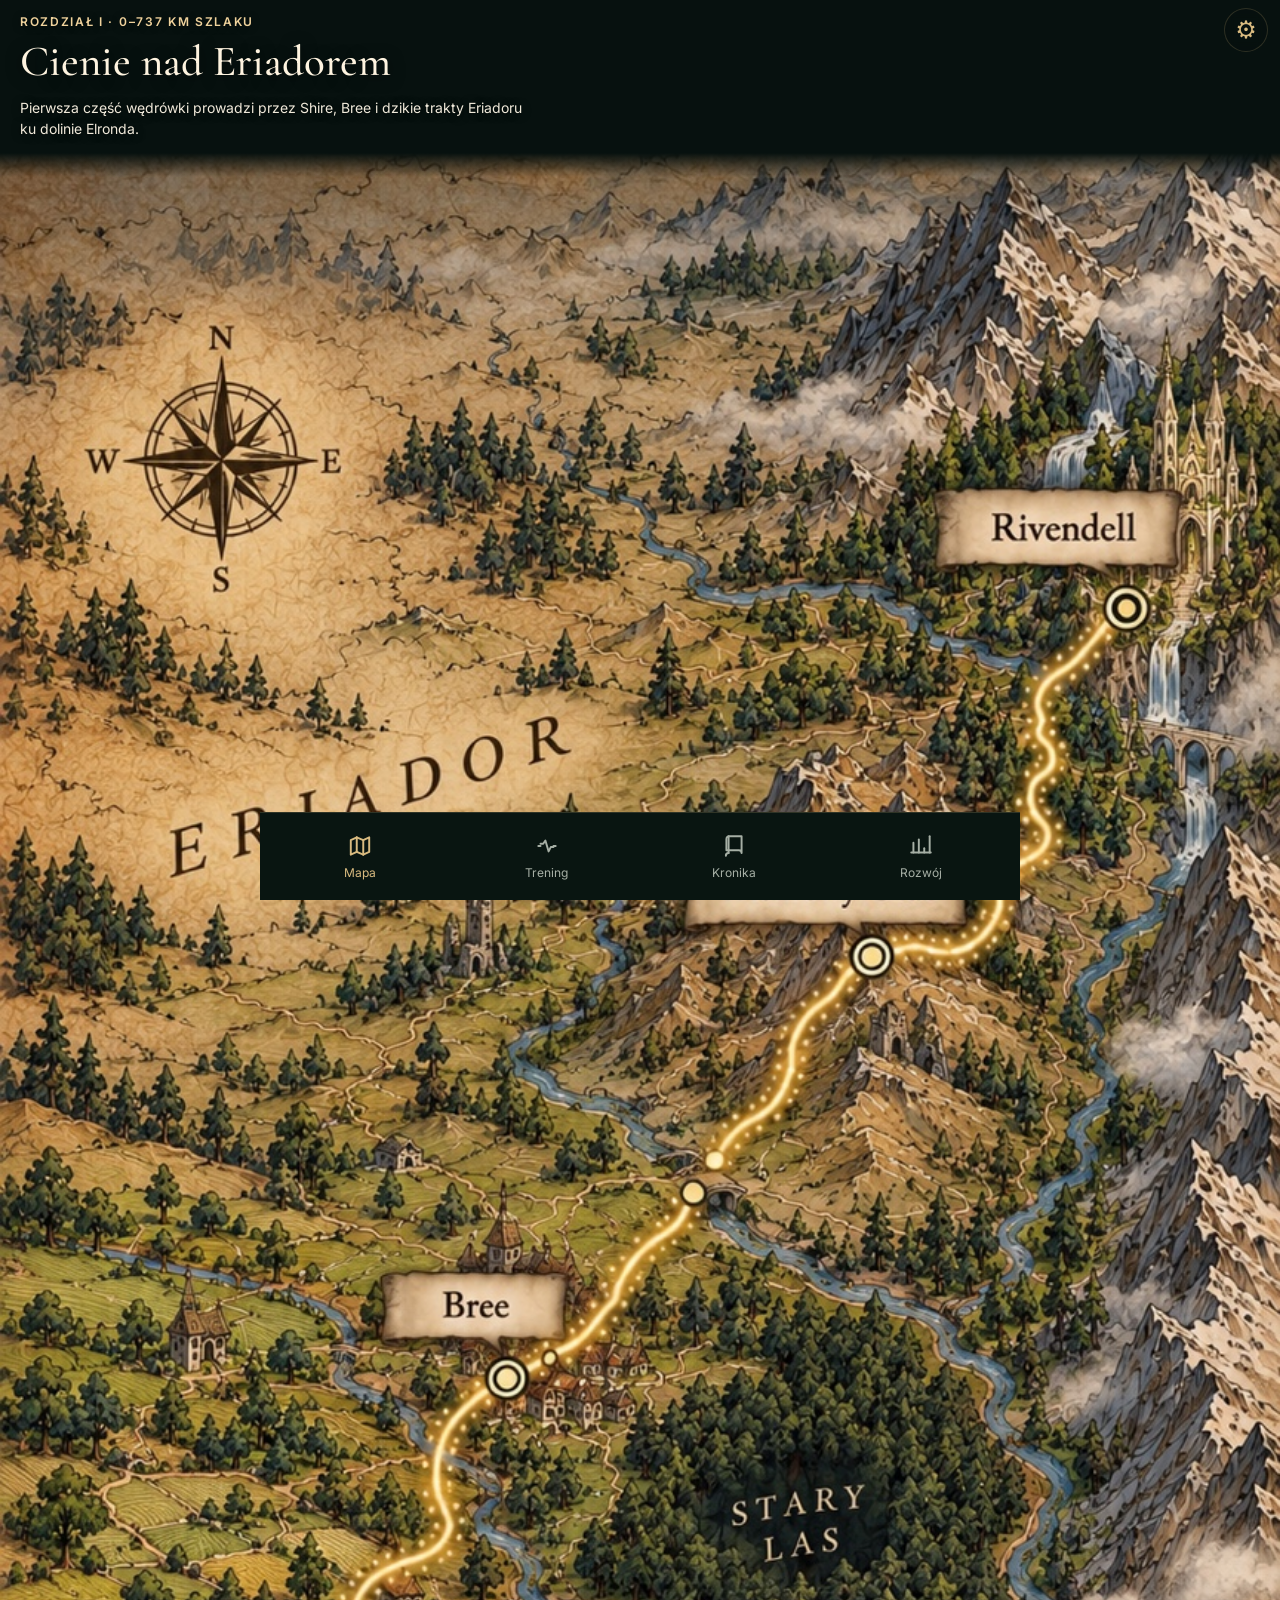
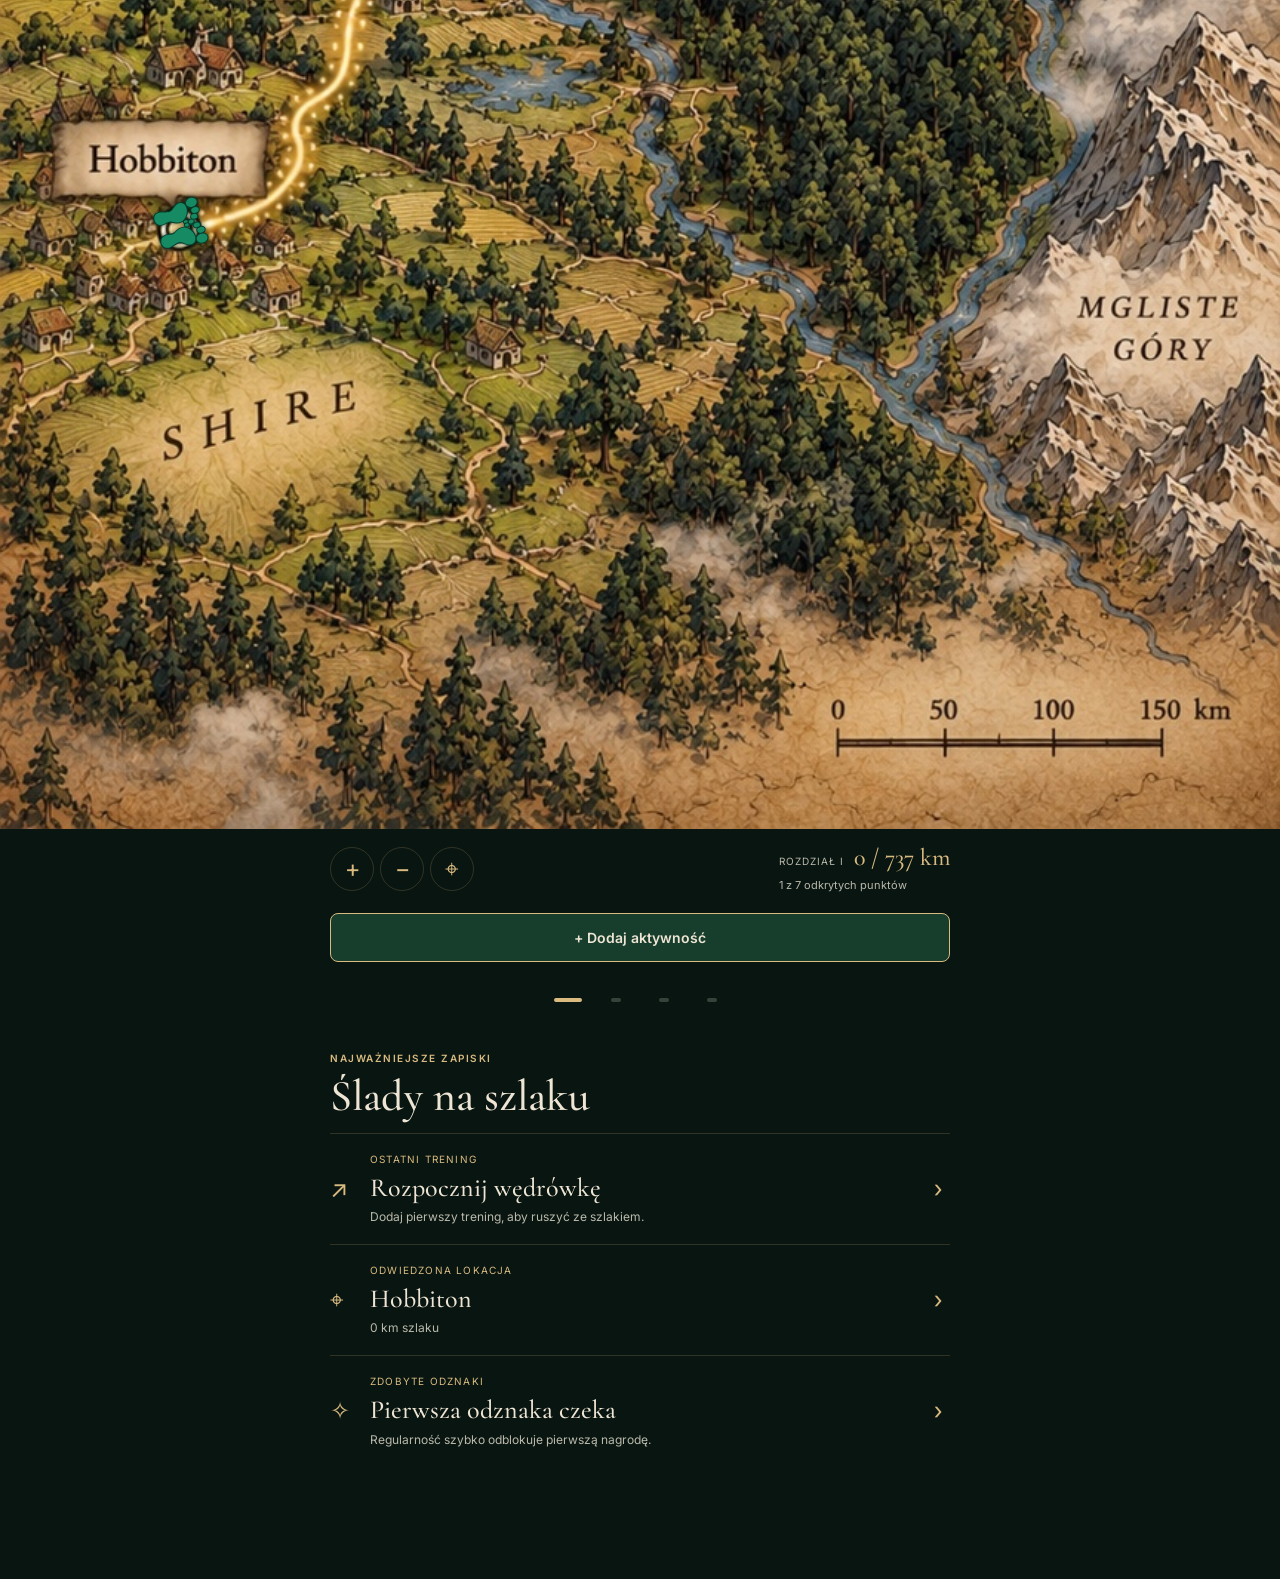
==== commit 9debe635: "Bump asset version to load updated footprints and achievement card behavior" ====
--- a/index.html
+++ b/index.html
@@ -1 +1 @@
-<!doctype html><html lang="pl"><head><meta charset="utf-8"><meta name="viewport" content="width=device-width,initial-scale=1,viewport-fit=cover,interactive-widget=resizes-content"><meta name="theme-color" content="#07110f"><meta name="apple-mobile-web-app-capable" content="yes"><meta name="apple-mobile-web-app-status-bar-style" content="black-translucent"><meta name="apple-mobile-web-app-title" content="Śródziemie"><title>Śródziemie · Droga Pierścienia</title><link rel="manifest" href="./manifest.webmanifest?v=20261022-2"><link rel="icon" href="./icon-192.png?v=20261022-2" type="image/svg+xml"><link rel="apple-touch-icon" href="./icon-180.png?v=20261022-2"><link rel="preconnect" href="https://fonts.googleapis.com"><link rel="preconnect" href="https://fonts.gstatic.com" crossorigin><link href="https://fonts.googleapis.com/css2?family=Cormorant+Garamond:wght@400;500;600;700&family=Inter:wght@400;500;600;700&display=swap" rel="stylesheet"><link rel="stylesheet" href="./style.css?v=20261023-footsteps"></head><body><div class="app"><header class="top"><div><small id="eyebrow">WYPRAWA I • DROGA FRODA</small><h1 id="pageTitle">Droga Pierścienia</h1></div><button class="icon-btn" id="settingsBtn" aria-label="Ustawienia">⚙</button></header><main id="screen"></main><nav class="bottom" aria-label="Nawigacja"><button data-view="map" class="active"><span class="nav-icon" aria-hidden="true"><svg viewBox="0 0 24 24" fill="none" stroke="currentColor" stroke-width="1.8" stroke-linecap="round" stroke-linejoin="round"><path d="M3.5 6.5 9 4l6 2.5L20.5 4v13.5L15 20l-6-2.5L3.5 20V6.5Z"/><path d="M9 4v13.5"/><path d="M15 6.5V20"/></svg></span><em>Mapa</em></button><button data-view="training"><span class="nav-icon" aria-hidden="true"><svg viewBox="0 0 24 24" fill="none" stroke="currentColor" stroke-width="1.8" stroke-linecap="round" stroke-linejoin="round"><path d="M6 10h2.5l2-3 3 10 2-4H18"/><path d="M4 12h2"/><path d="M18 12h2"/></svg></span><em>Trening</em></button><button data-view="chronicle"><span class="nav-icon" aria-hidden="true"><svg viewBox="0 0 24 24" fill="none" stroke="currentColor" stroke-width="1.8" stroke-linecap="round" stroke-linejoin="round"><path d="M5 5.5A2.5 2.5 0 0 1 7.5 3H19v15.5a2.5 2.5 0 0 0-2.5-2.5H5Z"/><path d="M7 3v15.5"/><path d="M7 18.5A2.5 2.5 0 0 0 4.5 21"/></svg></span><em>Kronika</em></button><button data-view="growth"><span class="nav-icon" aria-hidden="true"><svg viewBox="0 0 24 24" fill="none" stroke="currentColor" stroke-width="1.8" stroke-linecap="round" stroke-linejoin="round"><path d="M5 18V9"/><path d="M10 18V6"/><path d="M15 18v-4"/><path d="M20 18V3"/><path d="M3 18h18"/></svg></span><em>Rozwój</em></button></nav></div><div class="overlay" id="overlay" hidden><div class="sheet" id="sheet"></div></div><input id="importFile" type="file" accept="application/json,.json" hidden><script>window.addEventListener('error', function(e){ var target=document.getElementById('screen'); if(target && !target.children.length){ target.innerHTML='<section class="app-error"><h2>Nie udało się otworzyć mapy</h2><p>Nie straciłaś danych treningowych. Poniższy komunikat pomoże nam znaleźć przyczynę:</p><pre id="errorInfo"></pre></section>'; document.getElementById('errorInfo').textContent=String(e.message||'Błąd ładowania'); }});</script><script src="./app.js?v=20261023-footsteps" defer></script></body></html>
+<!doctype html><html lang="pl"><head><meta charset="utf-8"><meta name="viewport" content="width=device-width,initial-scale=1,viewport-fit=cover,interactive-widget=resizes-content"><meta name="theme-color" content="#07110f"><meta name="apple-mobile-web-app-capable" content="yes"><meta name="apple-mobile-web-app-status-bar-style" content="black-translucent"><meta name="apple-mobile-web-app-title" content="Śródziemie"><title>Śródziemie · Droga Pierścienia</title><link rel="manifest" href="./manifest.webmanifest?v=20261022-2"><link rel="icon" href="./icon-192.png?v=20261022-2" type="image/svg+xml"><link rel="apple-touch-icon" href="./icon-180.png?v=20261022-2"><link rel="preconnect" href="https://fonts.googleapis.com"><link rel="preconnect" href="https://fonts.gstatic.com" crossorigin><link href="https://fonts.googleapis.com/css2?family=Cormorant+Garamond:wght@400;500;600;700&family=Inter:wght@400;500;600;700&display=swap" rel="stylesheet"><link rel="stylesheet" href="./style.css?v=20261023-footsteps-fix2"></head><body><div class="app"><header class="top"><div><small id="eyebrow">WYPRAWA I • DROGA FRODA</small><h1 id="pageTitle">Droga Pierścienia</h1></div><button class="icon-btn" id="settingsBtn" aria-label="Ustawienia">⚙</button></header><main id="screen"></main><nav class="bottom" aria-label="Nawigacja"><button data-view="map" class="active"><span class="nav-icon" aria-hidden="true"><svg viewBox="0 0 24 24" fill="none" stroke="currentColor" stroke-width="1.8" stroke-linecap="round" stroke-linejoin="round"><path d="M3.5 6.5 9 4l6 2.5L20.5 4v13.5L15 20l-6-2.5L3.5 20V6.5Z"/><path d="M9 4v13.5"/><path d="M15 6.5V20"/></svg></span><em>Mapa</em></button><button data-view="training"><span class="nav-icon" aria-hidden="true"><svg viewBox="0 0 24 24" fill="none" stroke="currentColor" stroke-width="1.8" stroke-linecap="round" stroke-linejoin="round"><path d="M6 10h2.5l2-3 3 10 2-4H18"/><path d="M4 12h2"/><path d="M18 12h2"/></svg></span><em>Trening</em></button><button data-view="chronicle"><span class="nav-icon" aria-hidden="true"><svg viewBox="0 0 24 24" fill="none" stroke="currentColor" stroke-width="1.8" stroke-linecap="round" stroke-linejoin="round"><path d="M5 5.5A2.5 2.5 0 0 1 7.5 3H19v15.5a2.5 2.5 0 0 0-2.5-2.5H5Z"/><path d="M7 3v15.5"/><path d="M7 18.5A2.5 2.5 0 0 0 4.5 21"/></svg></span><em>Kronika</em></button><button data-view="growth"><span class="nav-icon" aria-hidden="true"><svg viewBox="0 0 24 24" fill="none" stroke="currentColor" stroke-width="1.8" stroke-linecap="round" stroke-linejoin="round"><path d="M5 18V9"/><path d="M10 18V6"/><path d="M15 18v-4"/><path d="M20 18V3"/><path d="M3 18h18"/></svg></span><em>Rozwój</em></button></nav></div><div class="overlay" id="overlay" hidden><div class="sheet" id="sheet"></div></div><input id="importFile" type="file" accept="application/json,.json" hidden><script>window.addEventListener('error', function(e){ var target=document.getElementById('screen'); if(target && !target.children.length){ target.innerHTML='<section class="app-error"><h2>Nie udało się otworzyć mapy</h2><p>Nie straciłaś danych treningowych. Poniższy komunikat pomoże nam znaleźć przyczynę:</p><pre id="errorInfo"></pre></section>'; document.getElementById('errorInfo').textContent=String(e.message||'Błąd ładowania'); }});</script><script src="./app.js?v=20261023-footsteps-fix2" defer></script></body></html>
--- a/style.css
+++ b/style.css
@@ -68,3 +68,10 @@
 .calendar-month{margin:16px 0}.calendar-month h4{margin:0 0 6px;font-size:12px;font-weight:500}.calendar-grid{display:grid;grid-template-columns:repeat(7,minmax(0,1fr));gap:3px;max-width:420px}.calendar-grid span{display:grid;place-items:center;min-height:28px;font-size:11px;color:var(--dim);border-radius:3px}.calendar-grid .active-day{background:#294c36;color:#ffe0a3}.calendar-grid .weekday{font-size:10px}.calendar-grid .future{opacity:.35}
 @media(min-width:600px){.map-add{max-width:620px;margin-inline:auto}}
 @media(max-width:360px){.map-add{margin-inline:16px}}
+
+/* Achievement cards: dismiss without leaving the current view. */
+.reveal-card{position:relative}
+.reveal-close{position:absolute;right:12px;top:12px;z-index:5;display:grid;place-items:center;width:36px;height:36px;border:1px solid #e6d3aa70;border-radius:50%;background:#10221bdc;color:#f3e6d0;font-size:27px;line-height:1;box-shadow:0 2px 8px #0005}
+.reveal-close:focus-visible{outline:2px solid var(--gold);outline-offset:3px}
+.map-current-footprint{fill:#168b63;stroke:#043d2d;stroke-width:1.2;filter:drop-shadow(0 0 2px #051e17bb)}
+.map-footstep{fill:#138b65;stroke:#043d2d;stroke-width:1;paint-order:stroke}
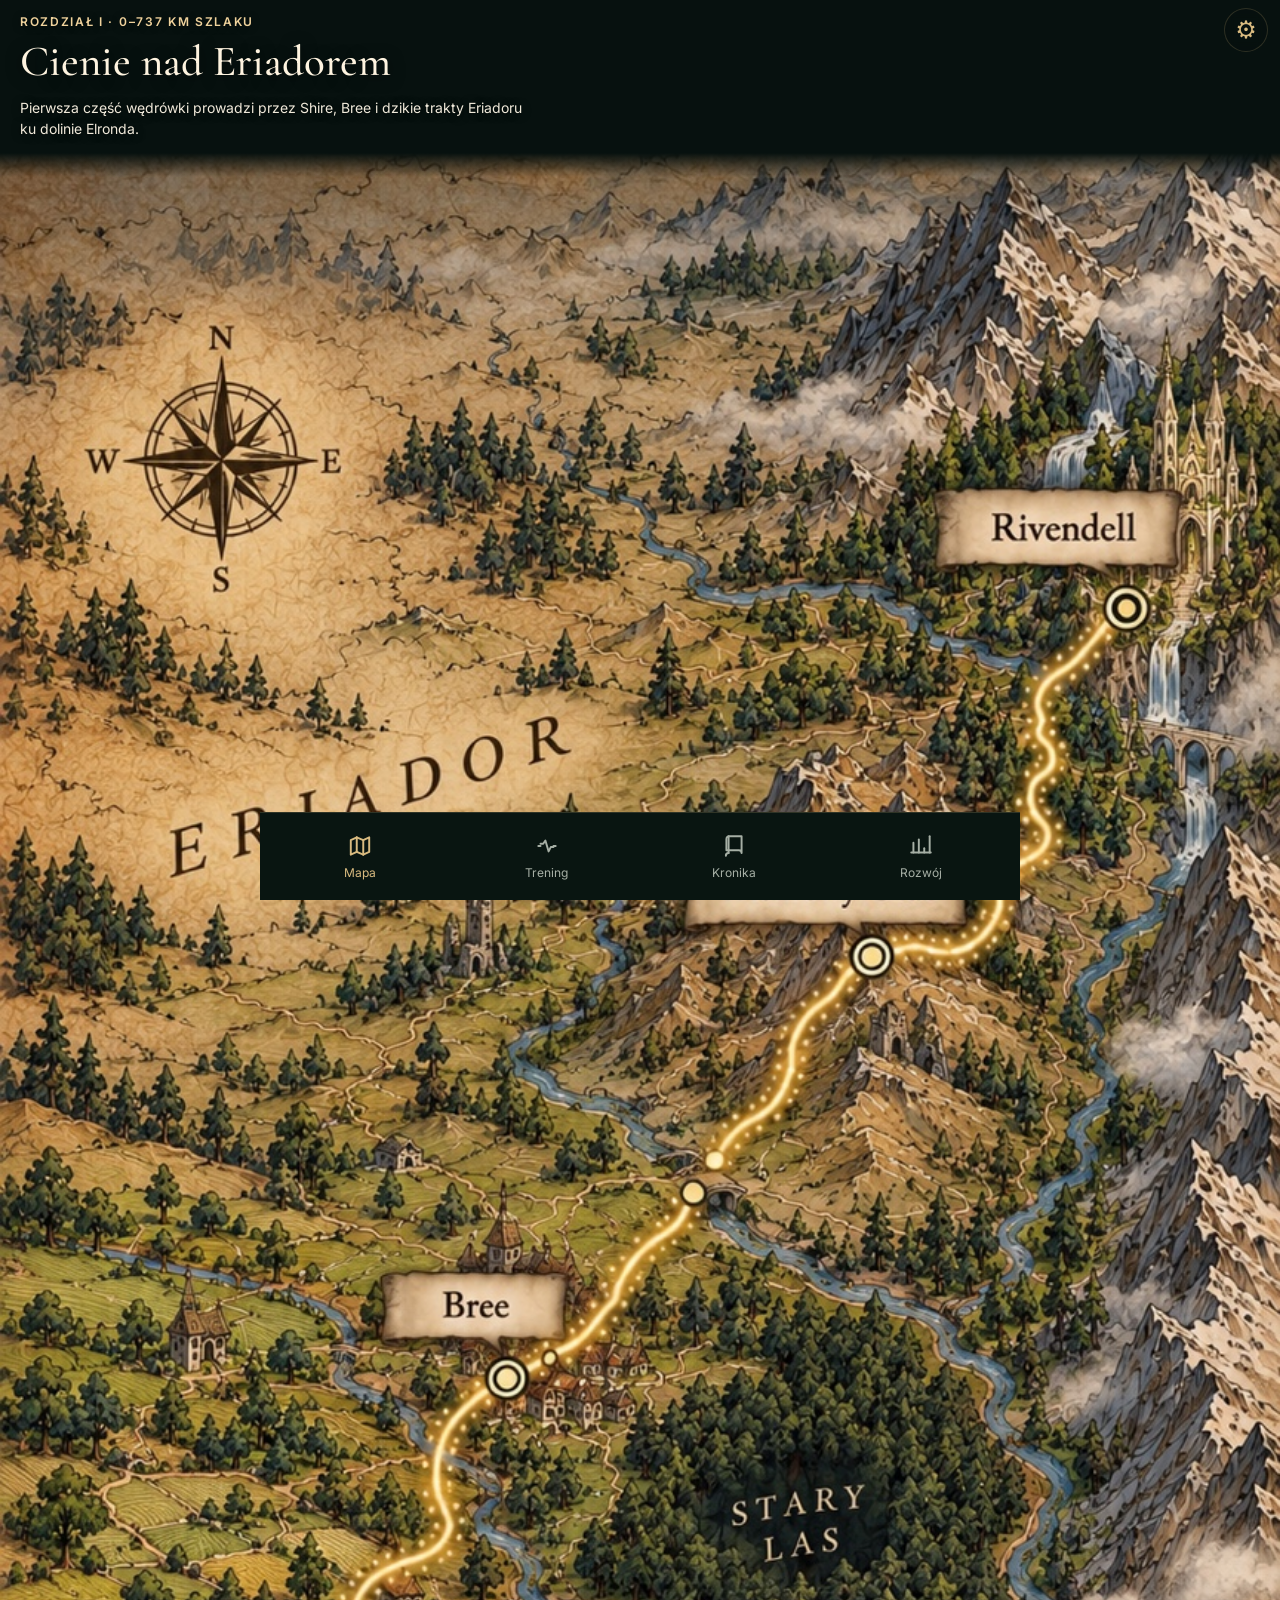
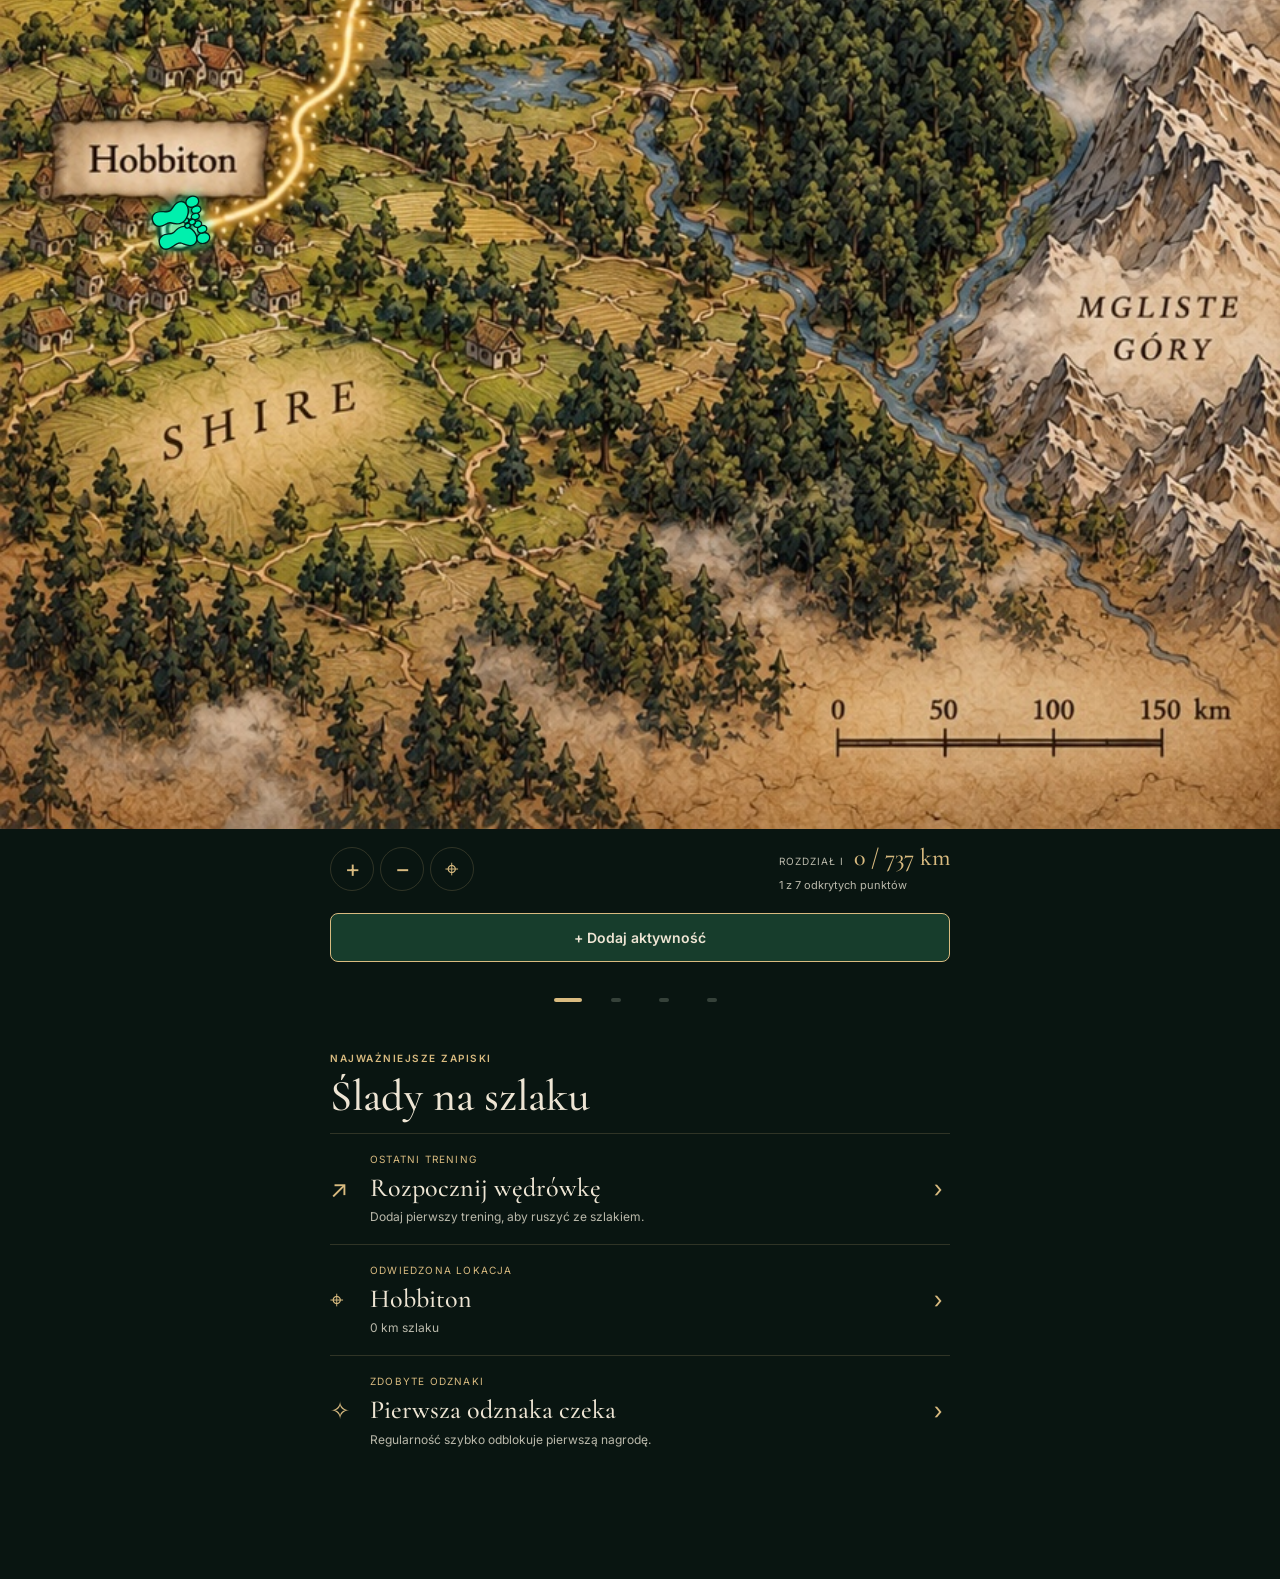
==== commit e47e7ae6: "Bust Safari asset cache for higher-contrast footsteps" ====
--- a/index.html
+++ b/index.html
@@ -1 +1 @@
-<!doctype html><html lang="pl"><head><meta charset="utf-8"><meta name="viewport" content="width=device-width,initial-scale=1,viewport-fit=cover,interactive-widget=resizes-content"><meta name="theme-color" content="#07110f"><meta name="apple-mobile-web-app-capable" content="yes"><meta name="apple-mobile-web-app-status-bar-style" content="black-translucent"><meta name="apple-mobile-web-app-title" content="Śródziemie"><title>Śródziemie · Droga Pierścienia</title><link rel="manifest" href="./manifest.webmanifest?v=20261022-2"><link rel="icon" href="./icon-192.png?v=20261022-2" type="image/svg+xml"><link rel="apple-touch-icon" href="./icon-180.png?v=20261022-2"><link rel="preconnect" href="https://fonts.googleapis.com"><link rel="preconnect" href="https://fonts.gstatic.com" crossorigin><link href="https://fonts.googleapis.com/css2?family=Cormorant+Garamond:wght@400;500;600;700&family=Inter:wght@400;500;600;700&display=swap" rel="stylesheet"><link rel="stylesheet" href="./style.css?v=20261023-footsteps-fix2"></head><body><div class="app"><header class="top"><div><small id="eyebrow">WYPRAWA I • DROGA FRODA</small><h1 id="pageTitle">Droga Pierścienia</h1></div><button class="icon-btn" id="settingsBtn" aria-label="Ustawienia">⚙</button></header><main id="screen"></main><nav class="bottom" aria-label="Nawigacja"><button data-view="map" class="active"><span class="nav-icon" aria-hidden="true"><svg viewBox="0 0 24 24" fill="none" stroke="currentColor" stroke-width="1.8" stroke-linecap="round" stroke-linejoin="round"><path d="M3.5 6.5 9 4l6 2.5L20.5 4v13.5L15 20l-6-2.5L3.5 20V6.5Z"/><path d="M9 4v13.5"/><path d="M15 6.5V20"/></svg></span><em>Mapa</em></button><button data-view="training"><span class="nav-icon" aria-hidden="true"><svg viewBox="0 0 24 24" fill="none" stroke="currentColor" stroke-width="1.8" stroke-linecap="round" stroke-linejoin="round"><path d="M6 10h2.5l2-3 3 10 2-4H18"/><path d="M4 12h2"/><path d="M18 12h2"/></svg></span><em>Trening</em></button><button data-view="chronicle"><span class="nav-icon" aria-hidden="true"><svg viewBox="0 0 24 24" fill="none" stroke="currentColor" stroke-width="1.8" stroke-linecap="round" stroke-linejoin="round"><path d="M5 5.5A2.5 2.5 0 0 1 7.5 3H19v15.5a2.5 2.5 0 0 0-2.5-2.5H5Z"/><path d="M7 3v15.5"/><path d="M7 18.5A2.5 2.5 0 0 0 4.5 21"/></svg></span><em>Kronika</em></button><button data-view="growth"><span class="nav-icon" aria-hidden="true"><svg viewBox="0 0 24 24" fill="none" stroke="currentColor" stroke-width="1.8" stroke-linecap="round" stroke-linejoin="round"><path d="M5 18V9"/><path d="M10 18V6"/><path d="M15 18v-4"/><path d="M20 18V3"/><path d="M3 18h18"/></svg></span><em>Rozwój</em></button></nav></div><div class="overlay" id="overlay" hidden><div class="sheet" id="sheet"></div></div><input id="importFile" type="file" accept="application/json,.json" hidden><script>window.addEventListener('error', function(e){ var target=document.getElementById('screen'); if(target && !target.children.length){ target.innerHTML='<section class="app-error"><h2>Nie udało się otworzyć mapy</h2><p>Nie straciłaś danych treningowych. Poniższy komunikat pomoże nam znaleźć przyczynę:</p><pre id="errorInfo"></pre></section>'; document.getElementById('errorInfo').textContent=String(e.message||'Błąd ładowania'); }});</script><script src="./app.js?v=20261023-footsteps-fix2" defer></script></body></html>
+<!doctype html><html lang="pl"><head><meta charset="utf-8"><meta name="viewport" content="width=device-width,initial-scale=1,viewport-fit=cover,interactive-widget=resizes-content"><meta name="theme-color" content="#07110f"><meta name="apple-mobile-web-app-capable" content="yes"><meta name="apple-mobile-web-app-status-bar-style" content="black-translucent"><meta name="apple-mobile-web-app-title" content="Śródziemie"><title>Śródziemie · Droga Pierścienia</title><link rel="manifest" href="./manifest.webmanifest?v=20261022-2"><link rel="icon" href="./icon-192.png?v=20261022-2" type="image/svg+xml"><link rel="apple-touch-icon" href="./icon-180.png?v=20261022-2"><link rel="preconnect" href="https://fonts.googleapis.com"><link rel="preconnect" href="https://fonts.gstatic.com" crossorigin><link href="https://fonts.googleapis.com/css2?family=Cormorant+Garamond:wght@400;500;600;700&family=Inter:wght@400;500;600;700&display=swap" rel="stylesheet"><link rel="stylesheet" href="./style.css?v=20261023-footsteps-fix3"></head><body><div class="app"><header class="top"><div><small id="eyebrow">WYPRAWA I • DROGA FRODA</small><h1 id="pageTitle">Droga Pierścienia</h1></div><button class="icon-btn" id="settingsBtn" aria-label="Ustawienia">⚙</button></header><main id="screen"></main><nav class="bottom" aria-label="Nawigacja"><button data-view="map" class="active"><span class="nav-icon" aria-hidden="true"><svg viewBox="0 0 24 24" fill="none" stroke="currentColor" stroke-width="1.8" stroke-linecap="round" stroke-linejoin="round"><path d="M3.5 6.5 9 4l6 2.5L20.5 4v13.5L15 20l-6-2.5L3.5 20V6.5Z"/><path d="M9 4v13.5"/><path d="M15 6.5V20"/></svg></span><em>Mapa</em></button><button data-view="training"><span class="nav-icon" aria-hidden="true"><svg viewBox="0 0 24 24" fill="none" stroke="currentColor" stroke-width="1.8" stroke-linecap="round" stroke-linejoin="round"><path d="M6 10h2.5l2-3 3 10 2-4H18"/><path d="M4 12h2"/><path d="M18 12h2"/></svg></span><em>Trening</em></button><button data-view="chronicle"><span class="nav-icon" aria-hidden="true"><svg viewBox="0 0 24 24" fill="none" stroke="currentColor" stroke-width="1.8" stroke-linecap="round" stroke-linejoin="round"><path d="M5 5.5A2.5 2.5 0 0 1 7.5 3H19v15.5a2.5 2.5 0 0 0-2.5-2.5H5Z"/><path d="M7 3v15.5"/><path d="M7 18.5A2.5 2.5 0 0 0 4.5 21"/></svg></span><em>Kronika</em></button><button data-view="growth"><span class="nav-icon" aria-hidden="true"><svg viewBox="0 0 24 24" fill="none" stroke="currentColor" stroke-width="1.8" stroke-linecap="round" stroke-linejoin="round"><path d="M5 18V9"/><path d="M10 18V6"/><path d="M15 18v-4"/><path d="M20 18V3"/><path d="M3 18h18"/></svg></span><em>Rozwój</em></button></nav></div><div class="overlay" id="overlay" hidden><div class="sheet" id="sheet"></div></div><input id="importFile" type="file" accept="application/json,.json" hidden><script>window.addEventListener('error', function(e){ var target=document.getElementById('screen'); if(target && !target.children.length){ target.innerHTML='<section class="app-error"><h2>Nie udało się otworzyć mapy</h2><p>Nie straciłaś danych treningowych. Poniższy komunikat pomoże nam znaleźć przyczynę:</p><pre id="errorInfo"></pre></section>'; document.getElementById('errorInfo').textContent=String(e.message||'Błąd ładowania'); }});</script><script src="./app.js?v=20261023-footsteps-fix3" defer></script></body></html>
--- a/style.css
+++ b/style.css
@@ -75,3 +75,9 @@
 .reveal-close:focus-visible{outline:2px solid var(--gold);outline-offset:3px}
 .map-current-footprint{fill:#168b63;stroke:#043d2d;stroke-width:1.2;filter:drop-shadow(0 0 2px #051e17bb)}
 .map-footstep{fill:#138b65;stroke:#043d2d;stroke-width:1;paint-order:stroke}
+
+/* Increased contrast for footsteps over bright, detailed chapter artwork. */
+.map-footstep{fill:#08c992;stroke:#032e24;stroke-width:1.25;paint-order:stroke;filter:drop-shadow(0 0 2px rgba(3,46,36,.45))}
+.map-current-footprint{fill:#00f0ad;stroke:#02241c;stroke-width:1.6;paint-order:stroke;filter:drop-shadow(0 0 5px rgba(0,240,173,.75))}
+.map-current-sole{transform:scale(1.18);transition:transform .3s ease;paint-order:stroke}
+.map-footprints.is-settled .map-current-sole{transform:scale(1.38);animation:footprintSettle .3s ease-out}
